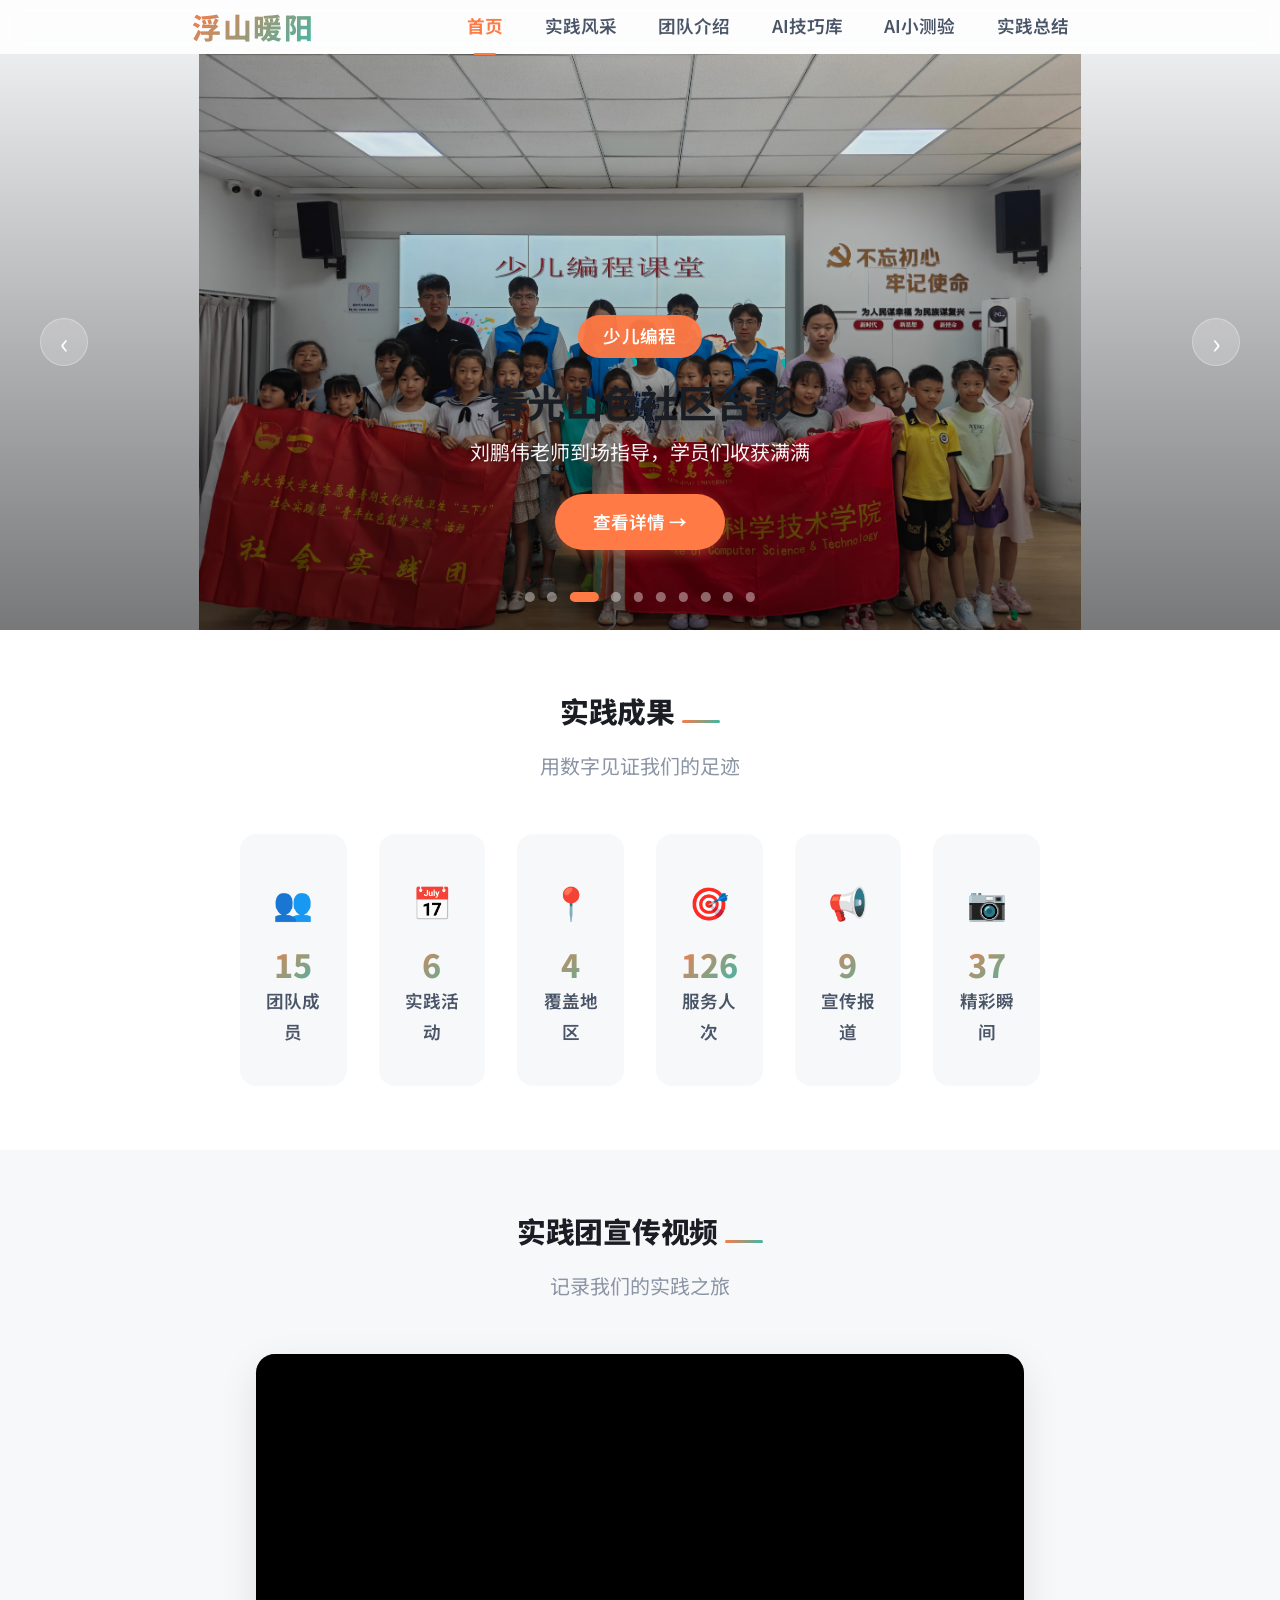
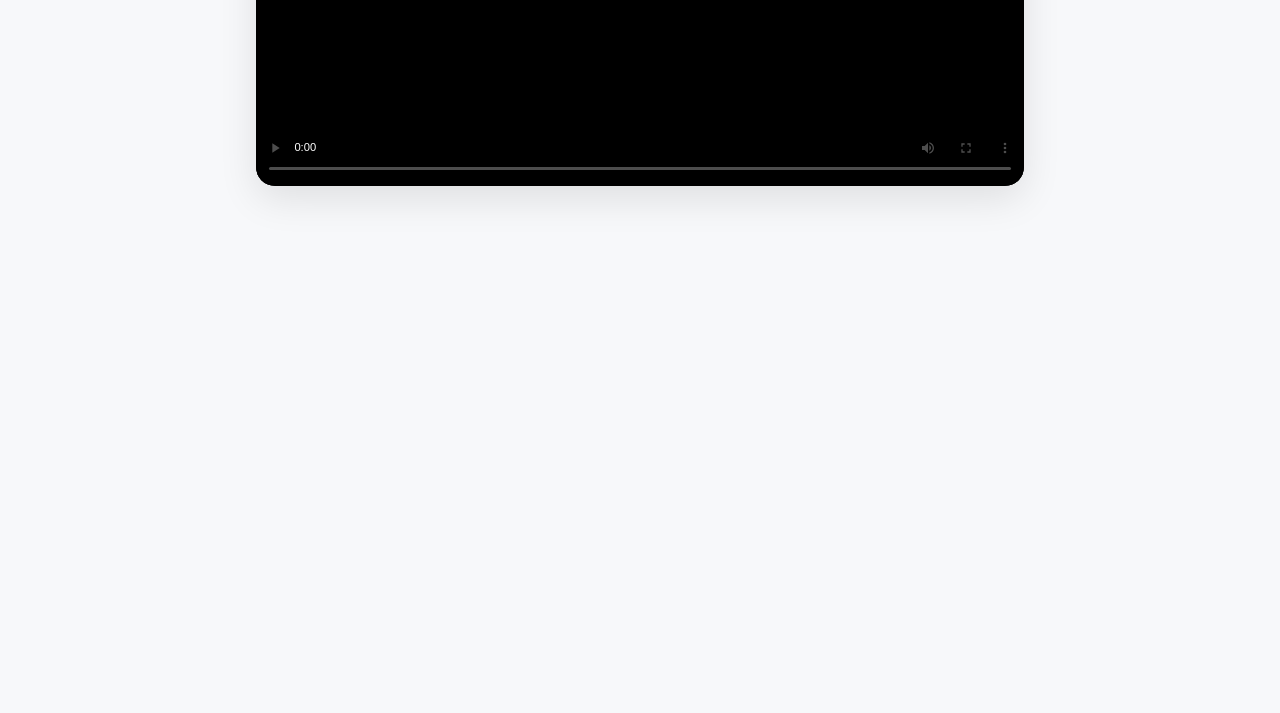
==== index.html @ ececdc75 "重命名视频" ====
<!DOCTYPE html>
<html lang="zh-CN">
<head>
    <meta charset="UTF-8">
    <meta name="viewport" content="width=device-width, initial-scale=1.0">
    <title>浮山暖阳 · 首页</title>
    <link rel="stylesheet" href="css/style.css">
    <link href="https://fonts.googleapis.com/css2?family=Noto+Sans+SC:wght@300;400;500;700;900&display=swap" rel="stylesheet">
</head>
<body class="home-page">
    <!-- 导航栏 -->
    <nav class="navbar" id="navbar">
        <div class="nav-container">
            <a href="index.html" class="nav-logo">
                <span class="logo-text">浮山暖阳</span>
            </a>
            <ul class="nav-menu" id="navMenu">
                <li><a href="index.html" class="nav-link active">首页</a></li>
                <li><a href="practice.html" class="nav-link">实践风采</a></li>
                <li><a href="team.html" class="nav-link">团队介绍</a></li>
                <li><a href="ai.html" class="nav-link">AI技巧库</a></li>
                <li><a href="quiz.html" class="nav-link">AI小测验</a></li>
                <li><a href="summary.html" class="nav-link">实践总结</a></li>
            </ul>
            <div class="hamburger" id="hamburger">
                <span></span>
                <span></span>
                <span></span>
            </div>
        </div>
    </nav>

    <!-- 轮播图区域 -->
    <div class="hero-carousel">
        <div class="carousel-container" id="carouselContainer">
            <!-- 轮播项由JS生成 -->
        </div>
        
        <!-- 左右箭头 -->
        <button class="carousel-arrow carousel-prev" id="carouselPrev" onclick="prevSlide()">
            <span>‹</span>
        </button>
        <button class="carousel-arrow carousel-next" id="carouselNext" onclick="nextSlide()">
            <span>›</span>
        </button>
        
        <!-- 指示点 -->
        <div class="carousel-dots" id="carouselDots">
            <!-- 由JS生成 -->
        </div>
    </div>

    <!-- 数据统计 -->
    <div class="section stats-section">
        <div class="container">
            <h2 class="section-title reveal">实践成果 <span class="title-line"></span></h2>
            <p class="section-subtitle reveal">用数字见证我们的足迹</p>
            <div class="stats-grid">
                <div class="stat-card reveal">
                    <div class="stat-icon">👥</div>
                    <div class="stat-number" data-target="25">0</div>
                    <div class="stat-label">团队成员</div>
                </div>
                <div class="stat-card reveal">
                    <div class="stat-icon">📅</div>
                    <div class="stat-number" data-target="10">0</div>
                    <div class="stat-label">实践活动</div>
                </div>
                <div class="stat-card reveal">
                    <div class="stat-icon">📍</div>
                    <div class="stat-number" data-target="7">0</div>
                    <div class="stat-label">覆盖地区</div>
                </div>
                <div class="stat-card reveal">
                    <div class="stat-icon">🎯</div>
                    <div class="stat-number" data-target="200">0</div>
                    <div class="stat-label">服务人次</div>
                </div>
                <div class="stat-card reveal">
                    <div class="stat-icon">📢</div>
                    <div class="stat-number" data-target="15">0</div>
                    <div class="stat-label">宣传报道</div>
                </div>
                <div class="stat-card reveal">
                    <div class="stat-icon">📷</div>
                    <div class="stat-number" data-target="59">0</div>
                    <div class="stat-label">精彩瞬间</div>
                </div>
            </div>
        </div>
    </div>

    <!-- 宣传视频 -->
    <div class="section video-section">
        <div class="container">
            <h2 class="section-title reveal">实践团宣传视频 <span class="title-line"></span></h2>
            <p class="section-subtitle reveal">记录我们的实践之旅</p>
            <div class="video-wrapper reveal">
                <video controls poster="images/hero.jpg">
                    <source src="images/promo.mp4" type="video/mp4">
                    您的浏览器不支持视频播放
                </video>
            </div>
        </div>
    </div>

    <!-- 页脚 -->
    <button class="back-to-top" id="backToTop" onclick="scrollToTop()">
        <span>↑</span>
    </button>

    <script src="js/main.js"></script>
    <script src="js/carousel.js"></script>
    <script>
        initStatsCounter();
        initHomeCarousel();
    </script>
</body>
</html>
---- css/style.css ----
/* ============================================
   浮山暖阳 · 设计系统
   ============================================ */

/* ========== 1. 设计变量 ========== */
:root {
    /* 主色：暖橙 */
    --color-primary: #FF7A45;
    --color-primary-hover: #FF6633;
    --color-primary-light: #FFF1EB;
    --color-primary-lighter: #FFFAF7;

    /* 辅色：青绿 */
    --color-secondary: #3CB8A9;
    --color-secondary-hover: #2DA899;
    --color-secondary-light: #E8F6F4;
    --color-secondary-lighter: #F5FBFA;

    /* 唯一渐变：橙绿渐变 */
    --gradient-primary: linear-gradient(135deg, #FF7A45 0%, #3CB8A9 100%);
    --gradient-soft: linear-gradient(135deg, #FFE8DC 0%, #E0F2EF 100%);
    --gradient-page-header: linear-gradient(180deg, #FFF8F3 0%, #F0FAF8 100%);

    /* 三级灰度标准 */
    --color-text-title: #1A1D23;
    --color-text-body: #4A5568;
    --color-text-muted: #8B95A5;

    /* 辅助灰度 */
    --color-text-4: #98A2B3;
    --color-text-5: #D0D5DD;

    --color-bg-1: #FFFFFF;
    --color-bg-2: #F7F8FA;
    --color-bg-3: #EEF0F3;
    --color-border: #E5E7EB;
    --color-border-light: #F0F1F3;

    /* 字号阶梯（更大差距） */
    --font-size-h1: 48px;
    --font-size-h2: 36px;
    --font-size-h3: 42px;
    --font-size-h4: 33px;
    --font-size-body: 25px;
    --font-size-body-sm: 22px;
    --font-size-caption: 19px;

    /* 字重 */
    --font-weight-bold: 800;
    --font-weight-semibold: 700;
    --font-weight-medium: 600;
    --font-weight-regular: 500;

    /* 行高 */
    --line-height-tight: 1.2;
    --line-height-normal: 1.75;
    --line-height-relaxed: 1.85;

    /* 间距系统（严格8px倍数） */
    --space-1: 4px;
    --space-2: 8px;
    --space-3: 16px;
    --space-4: 24px;
    --space-5: 32px;
    --space-6: 40px;
    --space-8: 48px;
    --space-10: 56px;
    --space-12: 64px;
    --space-16: 80px;
    --space-20: 96px;
    --space-24: 120px;

    /* 圆角 */
    --radius-xs: 4px;
    --radius-sm: 8px;
    --radius-md: 12px;
    --radius-lg: 16px;
    --radius-xl: 20px;
    --radius-2xl: 24px;
    --radius-full: 9999px;

    /* 阴影系统 */
    --shadow-xs: 0 1px 2px rgba(0,0,0,0.03);
    --shadow-sm: 0 2px 8px rgba(0,0,0,0.04);
    --shadow-md: 0 4px 16px rgba(0,0,0,0.06);
    --shadow-lg: 0 8px 32px rgba(0,0,0,0.08);
    --shadow-xl: 0 16px 48px rgba(0,0,0,0.1);

    /* 过渡 */
    --transition-fast: 0.15s ease;
    --transition-base: 0.3s ease;
    --transition-slow: 0.5s ease;

    /* 栅格（12列） */
    --container-max: 1200px;
    --gutter: 24px;
}

/* ========== 2. 基础样式 ========== */
* {
    margin: 0;
    padding: 0;
    box-sizing: border-box;
}

html {
    scroll-behavior: smooth;
    zoom: 0.8;
}

body {
    font-family: 'Noto Sans SC', -apple-system, BlinkMacSystemFont, 'Segoe UI', 'PingFang SC', 'Microsoft YaHei', sans-serif;
    font-size: var(--font-size-body);
    color: var(--color-text-body);
    background: var(--color-bg-2);
    line-height: var(--line-height-normal);
    -webkit-font-smoothing: antialiased;
    -moz-osx-font-smoothing: grayscale;
    min-width: 1200px;
}

h1, h2, h3, h4, h5, h6 {
    color: var(--color-text-title);
    font-weight: var(--font-weight-bold);
    line-height: var(--line-height-tight);
}

.text-highlight {
    color: var(--color-primary);
    font-weight: var(--font-weight-semibold);
}

a {
    text-decoration: none;
    color: inherit;
}

img {
    max-width: 100%;
    display: block;
}

button {
    font-family: inherit;
    cursor: pointer;
    border: none;
    background: none;
}

ul {
    list-style: none;
}

/* 容器 */
.container {
    max-width: var(--container-max);
    margin: 0 auto;
    padding: 0 var(--space-6);
}

/* 12列栅格 */
.grid-12 {
    display: grid;
    grid-template-columns: repeat(12, 1fr);
    gap: var(--gutter);
}

/* ========== 3. 导航栏 ========== */
.navbar {
    position: fixed;
    top: 0;
    left: 0;
    right: 0;
    z-index: 1000;
    height: 68px;
    background: rgba(255, 255, 255, 0.75);
    backdrop-filter: blur(10px);
    -webkit-backdrop-filter: blur(10px);
    border-bottom: 1px solid transparent;
    transition: all var(--transition-base);
}

.navbar.scrolled {
    background: rgba(255, 255, 255, 0.95);
    backdrop-filter: blur(20px);
    -webkit-backdrop-filter: blur(20px);
    border-bottom-color: var(--color-border-light);
    box-shadow: var(--shadow-sm);
}

.nav-container {
    max-width: var(--container-max);
    margin: 0 auto;
    padding: 0 var(--space-6);
    height: 100%;
    display: flex;
    align-items: center;
    justify-content: space-between;
}

.nav-logo {
    display: flex;
    align-items: center;
    gap: var(--space-3);
    cursor: pointer;
}

.nav-badge {
    height: 44px;
    width: auto;
    object-fit: contain;
}

.nav-badge-second {
    height: 38px;
}

.logo-text {
    font-size: 2.25rem;
    font-weight: var(--font-weight-bold);
    color: var(--color-text-title);
    letter-spacing: 2px;
    background: var(--gradient-primary);
    -webkit-background-clip: text;
    -webkit-text-fill-color: transparent;
    background-clip: text;
}

.nav-menu {
    display: flex;
    align-items: center;
    gap: var(--space-1);
}

.nav-link {
    position: relative;
    display: block;
    padding: var(--space-3) var(--space-4);
    font-size: var(--font-size-body-sm);
    font-weight: var(--font-weight-medium);
    color: var(--color-text-body);
    transition: color var(--transition-base);
    border-radius: var(--radius-md);
}

.nav-link:hover {
    color: var(--color-primary);
}

.nav-link.active {
    color: var(--color-primary);
    font-weight: var(--font-weight-semibold);
}

.nav-link.active::after {
    content: '';
    position: absolute;
    left: 50%;
    bottom: 0;
    transform: translateX(-50%);
    width: 28px;
    height: 2px;
    background: var(--color-primary);
    border-radius: var(--radius-full);
}

.hamburger {
    display: none;
    flex-direction: column;
    gap: 5px;
    cursor: pointer;
    padding: var(--space-2);
}

.hamburger span {
    width: 22px;
    height: 2px;
    background: var(--color-text-1);
    border-radius: var(--radius-full);
    transition: var(--transition-base);
}

/* ========== 4. 页面头部 ========== */
.page-header {
    height: 360px;
    display: flex;
    flex-direction: column;
    align-items: center;
    justify-content: center;
    text-align: center;
    background: linear-gradient(180deg, #FFF5EE 0%, #EDF9F7 100%);
    position: relative;
    overflow: hidden;
    margin-top: 68px;
}

.page-header::before {
    content: '';
    position: absolute;
    top: -30%;
    right: 10%;
    width: 480px;
    height: 480px;
    background: radial-gradient(circle, rgba(255,122,69,0.1) 0%, transparent 65%);
    border-radius: 50%;
}

.page-header::after {
    content: '';
    position: absolute;
    bottom: -25%;
    left: 8%;
    width: 400px;
    height: 400px;
    background: radial-gradient(circle, rgba(60,184,169,0.1) 0%, transparent 65%);
    border-radius: 50%;
}

.page-title {
    font-size: var(--font-size-h1);
    font-weight: var(--font-weight-bold);
    color: var(--color-text-title);
    line-height: var(--line-height-tight);
    margin-bottom: var(--space-3);
    position: relative;
    z-index: 1;
    letter-spacing: -0.5px;
}

.page-subtitle {
    font-size: var(--font-size-body);
    color: var(--color-text-muted);
    font-weight: var(--font-weight-regular);
    position: relative;
    z-index: 1;
}

/* ========== 5. 区块通用 ========== */
.section {
    padding: var(--space-16) 0;
}

.section-title {
    font-size: var(--font-size-h2);
    font-weight: var(--font-weight-bold);
    color: var(--color-text-title);
    text-align: center;
    margin-bottom: var(--space-3);
    line-height: var(--line-height-tight);
    letter-spacing: -0.3px;
}

.title-line-wrap {
    text-align: center;
    margin-top: var(--space-4);
}

.title-line {
    display: inline-block;
    width: 48px;
    height: 4px;
    background: var(--gradient-primary);
    border-radius: var(--radius-full);
}

.section-subtitle {
    text-align: center;
    color: var(--color-text-muted);
    font-size: var(--font-size-body);
    margin-bottom: var(--space-12);
    margin-top: var(--space-4);
}

/* ========== 6. 首页轮播图 ========== */
.hero-carousel {
    position: relative;
    width: 100%;
    height: 720px;
    margin-top: 68px;
    overflow: hidden;
}

.carousel-container {
    position: relative;
    width: 100%;
    height: 100%;
}

.carousel-slide {
    position: absolute;
    top: 0;
    left: 0;
    width: 100%;
    height: 100%;
    opacity: 0;
    transition: opacity 1s ease;
    cursor: pointer;
}

.carousel-slide.active {
    opacity: 1;
    z-index: 1;
}

.carousel-slide img {
    width: 100%;
    height: 100%;
    object-fit: contain;
    background: #f0f1f3;
}

.carousel-slide-overlay {
    position: absolute;
    inset: 0;
    background: linear-gradient(180deg, rgba(0,0,0,0.02) 0%, rgba(0,0,0,0.5) 100%);
    pointer-events: none;
}

.carousel-slide-content {
    position: absolute;
    bottom: 100px;
    left: 50%;
    transform: translateX(-50%);
    text-align: center;
    color: #fff;
    z-index: 2;
    max-width: 900px;
    padding: 0 var(--space-6);
}

.carousel-slide-badge {
    display: inline-block;
    padding: var(--space-2) var(--space-5);
    background: rgba(255,122,69,0.95);
    border-radius: var(--radius-full);
    font-size: var(--font-size-body-sm);
    font-weight: 600;
    margin-bottom: var(--space-4);
    letter-spacing: 0.5px;
}

.carousel-slide-title {
    font-size: var(--font-size-h1);
    font-weight: 700;
    margin-bottom: var(--space-3);
    text-shadow: 0 2px 15px rgba(0,0,0,0.4);
    letter-spacing: -0.5px;
}

.carousel-slide-desc {
    font-size: var(--font-size-body);
    opacity: 0.95;
    text-shadow: 0 1px 8px rgba(0,0,0,0.3);
    margin-bottom: var(--space-5);
    line-height: 1.6;
}

.carousel-slide-link {
    display: inline-block;
    padding: var(--space-3) var(--space-8);
    background: var(--color-primary);
    color: #fff;
    border-radius: var(--radius-full);
    font-size: var(--font-size-body-sm);
    font-weight: 600;
    transition: all var(--transition-base);
    box-shadow: 0 4px 16px rgba(255,122,69,0.4);
}

.carousel-slide:hover .carousel-slide-link {
    background: var(--color-primary-hover);
    transform: translateY(-2px);
    box-shadow: 0 6px 24px rgba(255,122,69,0.5);
}

.carousel-arrow {
    position: absolute;
    top: 50%;
    transform: translateY(-50%);
    width: 60px;
    height: 60px;
    border-radius: 50%;
    background: rgba(255,255,255,0.2);
    backdrop-filter: blur(10px);
    -webkit-backdrop-filter: blur(10px);
    border: 1px solid rgba(255,255,255,0.3);
    color: #fff;
    font-size: 36px;
    cursor: pointer;
    z-index: 10;
    display: flex;
    align-items: center;
    justify-content: center;
    transition: all var(--transition-base);
    font-family: inherit;
    line-height: 1;
}

.carousel-arrow:hover {
    background: var(--color-primary);
    transform: translateY(-50%) scale(1.1);
    border-color: var(--color-primary);
}

.carousel-prev {
    left: 50px;
}

.carousel-next {
    right: 50px;
}

.carousel-dots {
    position: absolute;
    bottom: 36px;
    left: 50%;
    transform: translateX(-50%);
    display: flex;
    gap: var(--space-3);
    z-index: 10;
}

.carousel-dot {
    width: 12px;
    height: 12px;
    border-radius: 50%;
    background: rgba(255,255,255,0.4);
    cursor: pointer;
    transition: all var(--transition-base);
}

.carousel-dot:hover {
    background: rgba(255,255,255,0.7);
}

.carousel-dot.active {
    background: var(--color-primary);
    width: 36px;
    border-radius: var(--radius-full);
}

/* 按钮 */
.btn {
    display: inline-flex;
    align-items: center;
    justify-content: center;
    gap: var(--space-2);
    padding: var(--space-3) var(--space-8);
    font-size: var(--font-size-body);
    font-weight: 600;
    border-radius: var(--radius-md);
    transition: all var(--transition-base);
    cursor: pointer;
    border: none;
}

.btn-primary {
    background: var(--color-primary);
    color: #fff;
    box-shadow: 0 4px 16px rgba(255,122,69,0.4);
}

.btn-primary:hover {
    background: var(--color-primary-hover);
    transform: translateY(-2px);
    box-shadow: 0 6px 24px rgba(255,122,69,0.5);
}

.btn-secondary {
    background: rgba(255,255,255,0.2);
    color: #fff;
    backdrop-filter: blur(10px);
    border: 1px solid rgba(255,255,255,0.4);
}

.btn-secondary:hover {
    background: rgba(255,255,255,0.3);
    transform: translateY(-2px);
}

/* ========== 7. 数据统计 ========== */
.stats-section {
    background: var(--color-bg-1);
}

.stats-grid {
    display: grid;
    grid-template-columns: repeat(6, 1fr);
    gap: var(--space-6);
    max-width: 1000px;
    margin: 0 auto;
}

.stat-card {
    text-align: center;
    padding: var(--space-8) var(--space-4);
    background: var(--color-bg-2);
    border-radius: var(--radius-xl);
    transition: all var(--transition-base);
}

.stat-card:hover {
    transform: translateY(-4px);
    box-shadow: var(--shadow-md);
}

.stat-icon {
    font-size: 2.5rem;
    margin-bottom: var(--space-4);
}

.stat-number {
    font-size: 2.5rem;
    font-weight: var(--font-weight-bold);
    background: var(--gradient-primary);
    -webkit-background-clip: text;
    -webkit-text-fill-color: transparent;
    background-clip: text;
    margin-bottom: var(--space-2);
    line-height: 1;
}

.stat-label {
    font-size: var(--font-size-body-sm);
    color: var(--color-text-body);
    font-weight: var(--font-weight-medium);
}

/* ========== 8. 实践风采页 ========== */
.filter-tabs {
    display: flex;
    justify-content: center;
    gap: var(--space-3);
    margin-bottom: var(--space-10);
    flex-wrap: wrap;
}

.filter-btn {
    padding: var(--space-3) var(--space-6);
    font-size: var(--font-size-body-sm);
    font-weight: var(--font-weight-medium);
    color: var(--color-text-body);
    background: var(--color-bg-1);
    border: 1px solid var(--color-border);
    border-radius: var(--radius-full);
    transition: all var(--transition-base);
    cursor: pointer;
}

.filter-btn:hover {
    color: var(--color-primary);
    border-color: var(--color-primary-light);
    background: var(--color-primary-lighter);
}

.filter-btn.active {
    background: var(--color-primary);
    color: #fff;
    border-color: var(--color-primary);
    box-shadow: 0 4px 12px rgba(255,122,69,0.3);
}

.activity-section {
    margin-bottom: var(--space-16);
}

.activity-title {
    font-size: var(--font-size-h3);
    font-weight: var(--font-weight-bold);
    margin-bottom: var(--space-6);
    padding-left: var(--space-4);
    border-left: 4px solid var(--color-primary);
}

.photo-wall {
    display: grid;
    grid-template-columns: repeat(4, 1fr);
    gap: var(--space-4);
}

.photo-item {
    position: relative;
    aspect-ratio: 4/3;
    border-radius: var(--radius-lg);
    overflow: hidden;
    cursor: pointer;
    transition: all var(--transition-base);
}

.photo-item:hover {
    transform: translateY(-4px);
    box-shadow: var(--shadow-lg);
}

.photo-item img {
    width: 100%;
    height: 100%;
    object-fit: cover;
}

.photo-placeholder {
    width: 100%;
    height: 100%;
    display: flex;
    flex-direction: column;
    align-items: center;
    justify-content: center;
    background: var(--color-bg-3);
    color: var(--color-text-muted);
    font-size: 2rem;
    gap: var(--space-2);
}

.photo-placeholder span {
    font-size: var(--font-size-caption);
}

.photo-overlay {
    position: absolute;
    bottom: 0;
    left: 0;
    right: 0;
    padding: var(--space-4);
    background: linear-gradient(to top, rgba(0,0,0,0.7), transparent);
    color: #fff;
    font-size: var(--font-size-body-sm);
    opacity: 0;
    transition: opacity var(--transition-base);
}

.photo-item:hover .photo-overlay {
    opacity: 1;
}

/* ========== 9. 团队介绍页 ========== */
.team-section {
    background: var(--color-bg-1);
}

.member-groups {
    display: flex;
    flex-direction: column;
    gap: var(--space-8);
}

.member-group {
    background: var(--color-bg-2);
    border-radius: var(--radius-2xl);
    padding: var(--space-8);
    transition: all var(--transition-base);
}

.member-group-header {
    display: flex;
    align-items: center;
    justify-content: space-between;
    cursor: pointer;
    user-select: none;
    margin-bottom: var(--space-6);
}

.member-group-title {
    display: flex;
    align-items: center;
    gap: var(--space-3);
    font-size: var(--font-size-h4);
    font-weight: var(--font-weight-bold);
}

.member-group-icon {
    font-size: 2rem;
}

.member-group-toggle {
    font-size: 1.5rem;
    color: var(--color-text-muted);
    transition: transform var(--transition-base);
}

.member-group.collapsed .member-group-toggle {
    transform: rotate(180deg);
}

.member-group.collapsed .member-cards {
    display: none;
}

.member-cards {
    display: grid;
    grid-template-columns: repeat(4, 1fr);
    gap: var(--space-5);
}

.member-card {
    perspective: 1000px;
    height: 280px;
}

.member-card-inner {
    position: relative;
    width: 100%;
    height: 100%;
    transition: transform 0.6s;
    transform-style: preserve-3d;
}

.member-card:hover .member-card-inner {
    transform: rotateY(180deg);
}

.member-front, .member-back {
    position: absolute;
    width: 100%;
    height: 100%;
    -webkit-backface-visibility: hidden;
    backface-visibility: hidden;
    border-radius: var(--radius-xl);
    padding: var(--space-6);
    display: flex;
    flex-direction: column;
    align-items: center;
    justify-content: center;
    text-align: center;
}

.member-front {
    background: var(--color-bg-1);
    box-shadow: var(--shadow-sm);
}

.member-back {
    background: var(--gradient-primary);
    color: #fff;
    transform: rotateY(180deg);
}

.member-back h4, .member-back p {
    color: #fff;
}

.member-avatar {
    width: 80px;
    height: 80px;
    border-radius: 50%;
    background: var(--gradient-primary);
    color: #fff;
    display: flex;
    align-items: center;
    justify-content: center;
    font-size: 2rem;
    font-weight: var(--font-weight-bold);
    margin-bottom: var(--space-4);
}

.member-front h4 {
    font-size: var(--font-size-h4);
    margin-bottom: var(--space-2);
}

.member-role {
    color: var(--color-primary);
    font-weight: var(--font-weight-medium);
    margin-bottom: var(--space-3);
}

.member-tags {
    display: flex;
    gap: var(--space-2);
    flex-wrap: wrap;
    justify-content: center;
}

.member-tag {
    padding: var(--space-1) var(--space-3);
    background: var(--color-bg-2);
    border-radius: var(--radius-full);
    font-size: var(--font-size-caption);
    color: var(--color-text-muted);
}

.expand-all-btn {
    display: flex;
    align-items: center;
    gap: var(--space-2);
    padding: var(--space-2) var(--space-5);
    font-size: var(--font-size-body-sm);
    color: var(--color-primary);
    background: var(--color-primary-light);
    border-radius: var(--radius-full);
    cursor: pointer;
    transition: all var(--transition-base);
    margin-bottom: var(--space-6);
}

.expand-all-btn:hover {
    background: var(--color-primary);
    color: #fff;
}

/* 合影相册 */
.gallery-grid {
    display: grid;
    grid-template-columns: repeat(3, 1fr);
    gap: var(--space-5);
}

.gallery-item {
    position: relative;
    aspect-ratio: 16/10;
    border-radius: var(--radius-xl);
    overflow: hidden;
    cursor: pointer;
    transition: all var(--transition-base);
}

.gallery-item:hover {
    transform: translateY(-6px);
    box-shadow: var(--shadow-xl);
}

.gallery-item img {
    width: 100%;
    height: 100%;
    object-fit: cover;
}

.gallery-caption {
    position: absolute;
    bottom: 0;
    left: 0;
    right: 0;
    padding: var(--space-4) var(--space-5);
    background: linear-gradient(to top, rgba(0,0,0,0.8), transparent);
    color: #fff;
    font-size: var(--font-size-body-sm);
    font-weight: var(--font-weight-medium);
}

/* ========== 10. AI技巧库 ========== */
.prompt-generator {
    background: var(--color-bg-1);
    border-radius: var(--radius-2xl);
    padding: var(--space-12);
    box-shadow: var(--shadow-md);
}

.prompt-section {
    margin-bottom: var(--space-8);
}

.prompt-section:last-child {
    margin-bottom: 0;
}

.prompt-label {
    font-size: var(--font-size-body);
    font-weight: var(--font-weight-semibold);
    margin-bottom: var(--space-4);
    color: var(--color-text-title);
}

.scene-select {
    width: 100%;
    padding: var(--space-4);
    font-size: var(--font-size-body);
    border: 1px solid var(--color-border);
    border-radius: var(--radius-lg);
    background: var(--color-bg-2);
    font-family: inherit;
    cursor: pointer;
}

.style-buttons {
    display: grid;
    grid-template-columns: repeat(4, 1fr);
    gap: var(--space-3);
}

.style-btn {
    padding: var(--space-4);
    font-size: var(--font-size-body-sm);
    border: 2px solid var(--color-border);
    border-radius: var(--radius-lg);
    background: var(--color-bg-2);
    cursor: pointer;
    transition: all var(--transition-base);
    text-align: center;
}

.style-btn:hover {
    border-color: var(--color-primary-light);
    background: var(--color-primary-lighter);
}

.style-btn.active {
    border-color: var(--color-primary);
    background: var(--color-primary-light);
    color: var(--color-primary);
    font-weight: var(--font-weight-semibold);
}

.prompt-input {
    width: 100%;
    min-height: 120px;
    padding: var(--space-4);
    font-size: var(--font-size-body);
    border: 1px solid var(--color-border);
    border-radius: var(--radius-lg);
    background: var(--color-bg-2);
    font-family: inherit;
    resize: vertical;
}

.generate-btn {
    width: 100%;
    padding: var(--space-4);
    font-size: var(--font-size-body);
    font-weight: var(--font-weight-semibold);
    background: var(--gradient-primary);
    color: #fff;
    border-radius: var(--radius-lg);
    cursor: pointer;
    transition: all var(--transition-base);
}

.generate-btn:hover {
    transform: translateY(-2px);
    box-shadow: 0 6px 20px rgba(255,122,69,0.4);
}

.prompt-result {
    background: var(--color-bg-2);
    border-radius: var(--radius-lg);
    padding: var(--space-6);
    position: relative;
}

.result-header {
    display: flex;
    justify-content: space-between;
    align-items: center;
    margin-bottom: var(--space-4);
}

.result-title {
    font-weight: var(--font-weight-semibold);
    color: var(--color-text-title);
}

.copy-btn {
    padding: var(--space-2) var(--space-5);
    font-size: var(--font-size-body-sm);
    background: var(--color-primary);
    color: #fff;
    border-radius: var(--radius-full);
    cursor: pointer;
    transition: all var(--transition-base);
}

.copy-btn:hover {
    background: var(--color-primary-hover);
}

.result-content {
    background: var(--color-bg-1);
    padding: var(--space-5);
    border-radius: var(--radius-md);
    line-height: 1.8;
    white-space: pre-wrap;
}

/* ========== 11. AI小测验 ========== */
.quiz-container {
    max-width: 800px;
    margin: 0 auto;
    background: var(--color-bg-1);
    border-radius: var(--radius-2xl);
    padding: var(--space-12);
    box-shadow: var(--shadow-md);
}

.quiz-start, .quiz-result {
    text-align: center;
}

.quiz-start-icon, .result-icon {
    font-size: 5rem;
    margin-bottom: var(--space-5);
}

.quiz-start h2, .quiz-result h2 {
    font-size: var(--font-size-h2);
    margin-bottom: var(--space-4);
}

.quiz-start p, .quiz-result p {
    font-size: var(--font-size-body);
    color: var(--color-text-muted);
    margin-bottom: var(--space-8);
}

.start-btn {
    padding: var(--space-4) var(--space-12);
    font-size: var(--font-size-body);
    font-weight: var(--font-weight-semibold);
    background: var(--gradient-primary);
    color: #fff;
    border-radius: var(--radius-full);
    cursor: pointer;
    transition: all var(--transition-base);
}

.start-btn:hover {
    transform: translateY(-2px);
    box-shadow: 0 6px 20px rgba(255,122,69,0.4);
}

.quiz-progress {
    margin-bottom: var(--space-8);
}

.quiz-progress-info {
    display: flex;
    justify-content: space-between;
    margin-bottom: var(--space-3);
    font-size: var(--font-size-body-sm);
    color: var(--color-text-muted);
}

.progress-bar {
    height: 8px;
    background: var(--color-bg-3);
    border-radius: var(--radius-full);
    overflow: hidden;
}

.progress-fill {
    height: 100%;
    background: var(--gradient-primary);
    border-radius: var(--radius-full);
    transition: width 0.3s ease;
}

.quiz-question {
    font-size: var(--font-size-h3);
    font-weight: var(--font-weight-bold);
    margin-bottom: var(--space-8);
    line-height: 1.4;
}

.quiz-options {
    display: flex;
    flex-direction: column;
    gap: var(--space-4);
    margin-bottom: var(--space-8);
}

.quiz-option {
    padding: var(--space-5);
    font-size: var(--font-size-body);
    text-align: left;
    border: 2px solid var(--color-border);
    border-radius: var(--radius-lg);
    background: var(--color-bg-2);
    cursor: pointer;
    transition: all var(--transition-base);
}

.quiz-option:hover:not(.disabled) {
    border-color: var(--color-primary-light);
    background: var(--color-primary-lighter);
}

.quiz-option.correct {
    border-color: #48bb78;
    background: #f0fff4;
    color: #276749;
}

.quiz-option.wrong {
    border-color: #f56565;
    background: #fff5f5;
    color: #c53030;
}

.quiz-option.disabled {
    cursor: not-allowed;
}

.quiz-feedback {
    padding: var(--space-5);
    background: var(--color-secondary-light);
    border-radius: var(--radius-lg);
    margin-bottom: var(--space-6);
    line-height: 1.8;
}

.next-btn {
    width: 100%;
    padding: var(--space-4);
    font-size: var(--font-size-body);
    font-weight: var(--font-weight-semibold);
    background: var(--color-primary);
    color: #fff;
    border-radius: var(--radius-lg);
    cursor: pointer;
    transition: all var(--transition-base);
}

.next-btn:hover {
    background: var(--color-primary-hover);
}

.score-display {
    font-size: 4rem;
    font-weight: var(--font-weight-bold);
    background: var(--gradient-primary);
    -webkit-background-clip: text;
    -webkit-text-fill-color: transparent;
    background-clip: text;
    margin-bottom: var(--space-4);
}

/* ========== 12. 照片修复 ========== */
.repair-section {
    background: var(--color-bg-1);
}

.repair-container {
    max-width: 900px;
    margin: 0 auto;
}

.upload-area {
    border: 2px dashed var(--color-border);
    border-radius: var(--radius-2xl);
    padding: var(--space-16) var(--space-8);
    text-align: center;
    cursor: pointer;
    transition: all var(--transition-base);
    background: var(--color-bg-2);
}

.upload-area:hover, .upload-area.dragover {
    border-color: var(--color-primary);
    background: var(--color-primary-lighter);
}

.upload-icon {
    font-size: 4rem;
    margin-bottom: var(--space-4);
}

.upload-text {
    font-size: var(--font-size-body);
    color: var(--color-text-muted);
    margin-bottom: var(--space-3);
}

.upload-hint {
    font-size: var(--font-size-caption);
    color: var(--color-text-4);
}

.repair-result {
    display: none;
}

.repair-compare {
    position: relative;
    width: 100%;
    aspect-ratio: 4/3;
    border-radius: var(--radius-xl);
    overflow: hidden;
    margin-bottom: var(--space-8);
    user-select: none;
}

.repair-before, .repair-after {
    position: absolute;
    top: 0;
    left: 0;
    width: 100%;
    height: 100%;
}

.repair-before {
    z-index: 2;
    clip-path: inset(0 50% 0 0);
}

.repair-after {
    z-index: 1;
}

.repair-before canvas, .repair-after canvas {
    width: 100%;
    height: 100%;
    object-fit: contain;
}

.repair-slider {
    position: absolute;
    top: 0;
    bottom: 0;
    width: 4px;
    background: #fff;
    cursor: ew-resize;
    z-index: 10;
    left: 50%;
    transform: translateX(-50%);
    box-shadow: 0 0 10px rgba(0,0,0,0.3);
}

.repair-slider::after {
    content: '⇔';
    position: absolute;
    top: 50%;
    left: 50%;
    transform: translate(-50%, -50%);
    width: 40px;
    height: 40px;
    background: #fff;
    border-radius: 50%;
    display: flex;
    align-items: center;
    justify-content: center;
    font-size: 1rem;
    color: var(--color-text-title);
    box-shadow: 0 2px 8px rgba(0,0,0,0.2);
}

.repair-labels {
    display: flex;
    justify-content: space-between;
    margin-bottom: var(--space-6);
    font-weight: var(--font-weight-semibold);
    color: var(--color-text-title);
}

.repair-actions {
    display: flex;
    gap: var(--space-4);
    justify-content: center;
}

.repair-btn {
    padding: var(--space-4) var(--space-8);
    font-size: var(--font-size-body);
    font-weight: var(--font-weight-semibold);
    border-radius: var(--radius-lg);
    cursor: pointer;
    transition: all var(--transition-base);
}

.repair-btn.primary {
    background: var(--color-primary);
    color: #fff;
}

.repair-btn.primary:hover {
    background: var(--color-primary-hover);
    transform: translateY(-2px);
    box-shadow: 0 4px 12px rgba(255,122,69,0.4);
}

.repair-btn.secondary {
    background: var(--color-bg-2);
    color: var(--color-text-body);
    border: 1px solid var(--color-border);
}

.repair-btn.secondary:hover {
    background: var(--color-bg-3);
}

/* ========== 13. 实践总结页 ========== */
.summary-section {
    background: var(--color-bg-1);
}

.summary-content {
    max-width: 900px;
    margin: 0 auto;
    background: var(--color-bg-2);
    border-radius: var(--radius-2xl);
    padding: var(--space-12);
}

.summary-block {
    margin-bottom: var(--space-10);
}

.summary-block:last-child {
    margin-bottom: 0;
}

.summary-block h3 {
    font-size: var(--font-size-h4);
    margin-bottom: var(--space-5);
    padding-left: var(--space-3);
    border-left: 4px solid var(--color-primary);
}

.summary-block p {
    line-height: 2;
    margin-bottom: var(--space-4);
    text-indent: 2em;
}

/* ========== 14. 灯箱 ========== */
.lightbox {
    position: fixed;
    top: 0;
    left: 0;
    width: 100%;
    height: 100%;
    background: rgba(0,0,0,0.9);
    z-index: 2000;
    display: none;
    align-items: center;
    justify-content: center;
}

.lightbox.active {
    display: flex;
}

.lightbox-content {
    position: relative;
    max-width: 90vw;
    max-height: 90vh;
}

.lightbox-content img {
    max-width: 100%;
    max-height: 85vh;
    object-fit: contain;
}

.lightbox-close, .lightbox-prev, .lightbox-next {
    position: absolute;
    width: 50px;
    height: 50px;
    border-radius: 50%;
    background: rgba(255,255,255,0.2);
    color: #fff;
    font-size: 24px;
    cursor: pointer;
    display: flex;
    align-items: center;
    justify-content: center;
    transition: all var(--transition-base);
    z-index: 10;
}

.lightbox-close:hover, .lightbox-prev:hover, .lightbox-next:hover {
    background: var(--color-primary);
}

.lightbox-close {
    top: -60px;
    right: 0;
}

.lightbox-prev {
    top: 50%;
    left: -70px;
    transform: translateY(-50%);
}

.lightbox-next {
    top: 50%;
    right: -70px;
    transform: translateY(-50%);
}

.lightbox-caption {
    position: absolute;
    bottom: -50px;
    left: 0;
    right: 0;
    text-align: center;
    color: #fff;
    font-size: var(--font-size-body-sm);
}

/* ========== 15. 页脚 ========== */
.footer {
    background: var(--color-text-title);
    color: #fff;
    padding: var(--space-12) 0 var(--space-6);
}

.footer-content {
    display: flex;
    justify-content: space-between;
    align-items: center;
}

.footer-left {
    display: flex;
    flex-direction: column;
    gap: var(--space-3);
}

.footer-logo {
    display: flex;
    align-items: center;
    gap: var(--space-2);
    font-size: 1.25rem;
    font-weight: var(--font-weight-bold);
}

.footer-left p {
    color: rgba(255,255,255,0.7);
    font-size: var(--font-size-body-sm);
    line-height: 1.6;
}

.footer-right {
    text-align: right;
}

.footer-right p {
    color: rgba(255,255,255,0.7);
    font-size: var(--font-size-body-sm);
    line-height: 1.6;
}

.footer-copyright {
    margin-top: var(--space-2);
    font-size: var(--font-size-caption) !important;
    color: rgba(255,255,255,0.5) !important;
}

/* ========== 16. 回到顶部 ========== */
.back-to-top {
    position: fixed;
    bottom: 40px;
    right: 40px;
    width: 50px;
    height: 50px;
    border-radius: 50%;
    background: var(--color-primary);
    color: #fff;
    font-size: 20px;
    cursor: pointer;
    display: flex;
    align-items: center;
    justify-content: center;
    z-index: 999;
    opacity: 0;
    visibility: hidden;
    transition: all var(--transition-base);
    box-shadow: 0 4px 12px rgba(255,122,69,0.4);
}

.back-to-top.show {
    opacity: 1;
    visibility: visible;
}

.back-to-top:hover {
    background: var(--color-primary-hover);
    transform: translateY(-3px);
}

/* ========== 17. 滚动渐入动画 ========== */
.reveal {
    opacity: 0;
    transform: translateY(30px);
    transition: all 0.8s ease;
}

.reveal.active {
    opacity: 1;
    transform: translateY(0);
}

/* ========== 响应式 ========== */
@media (max-width: 1200px) {
    body {
        min-width: auto;
    }
    
    .photo-wall {
        grid-template-columns: repeat(3, 1fr);
    }
    
    .member-cards {
        grid-template-columns: repeat(3, 1fr);
    }
    
    .gallery-grid {
        grid-template-columns: repeat(2, 1fr);
    }
    
    .stats-grid {
        grid-template-columns: repeat(3, 1fr);
    }
}

@media (max-width: 768px) {
    .nav-menu {
        display: none;
    }
    
    .hamburger {
        display: flex;
    }
    
    .photo-wall {
        grid-template-columns: repeat(2, 1fr);
    }
    
    .member-cards {
        grid-template-columns: repeat(2, 1fr);
    }
    
    .gallery-grid {
        grid-template-columns: 1fr;
    }
    
    .stats-grid {
        grid-template-columns: repeat(2, 1fr);
    }
    
    .style-buttons {
        grid-template-columns: repeat(2, 1fr);
    }
    
    .hero-carousel {
        height: 400px;
    }
    
    .carousel-slide-title {
        font-size: 1.75rem;
    }
    
    .carousel-arrow {
        width: 44px;
        height: 44px;
        font-size: 24px;
    }
    
    .carousel-prev {
        left: 16px;
    }
    
    .carousel-next {
        right: 16px;
    }
}

.mentor-card { display:flex;gap:24px;align-items:center;background:#fff;padding:40px;border-radius:24px;max-width:800px;margin:0 auto 60px; }
.mentor-avatar { width:120px;height:120px;border-radius:50%;background:linear-gradient(135deg,#FF7A45,#3CB8A9);color:#fff;display:flex;align-items:center;justify-content:center;flex-shrink:0; }
.mentor-avatar svg { width:60px;height:60px; }
.mentor-info h3 { font-size:1.75rem;margin-bottom:8px; }
.mentor-title { color:#FF7A45;font-weight:600;margin-bottom:12px; }
.mentor-desc { color:#4A5568;line-height:1.8; }

.mentor-card {
    display: flex;
    gap: 24px;
    align-items: center;
    background: #fff;
    padding: 40px;
    border-radius: 24px;
    box-shadow: 0 2px 8px rgba(0,0,0,0.04);
    max-width: 800px;
    margin: 0 auto 60px;
}

.mentor-avatar {
    width: 120px;
    height: 120px;
    border-radius: 50%;
    background: linear-gradient(135deg, #FF7A45 0%, #3CB8A9 100%);
    color: #fff;
    display: flex;
    align-items: center;
    justify-content: center;
    flex-shrink: 0;
}

.mentor-avatar svg {
    width: 60px;
    height: 60px;
}

.mentor-info h3 {
    font-size: 1.75rem;
    margin-bottom: 8px;
}

.mentor-title {
    color: #FF7A45;
    font-weight: 600;
    margin-bottom: 12px;
}

.mentor-desc {
    color: #4A5568;
    line-height: 1.8;
}

.team-group-photo {
    width: 100%;
    max-width: 900px;
    margin: 0 auto 60px;
    border-radius: 24px;
    overflow: hidden;
    box-shadow: 0 4px 16px rgba(0,0,0,0.06);
    aspect-ratio: 16/9;
    background: #EEF0F3;
}

.team-group-photo img {
    width: 100%;
    height: 100%;
    object-fit: cover;
}

.group-photo-placeholder {
    width: 100%;
    height: 100%;
    display: flex;
    flex-direction: column;
    align-items: center;
    justify-content: center;
    color: #8B95A5;
    gap: 12px;
    font-size: 3rem;
}

.group-photo-placeholder p {
    font-size: 1rem;
}

.member-group {
    margin-bottom: 20px;
}

.member-group-header {
    display: flex;
    align-items: center;
    justify-content: space-between;
    padding: 20px 24px;
    background: #fff;
    border-radius: 16px;
    cursor: pointer;
    transition: all 0.3s ease;
    user-select: none;
}

.member-group-header:hover {
    background: #FFFAF7;
}

.group-left {
    display: flex;
    align-items: center;
    gap: 16px;
}

.group-icon {
    font-size: 1.75rem;
}

.group-left h4 {
    font-size: 1.25rem;
    margin: 0;
}

.group-count {
    color: #8B95A5;
    font-size: 0.9rem;
    margin-left: 8px;
}

.group-arrow {
    font-size: 1.25rem;
    color: #8B95A5;
    transition: transform 0.3s ease;
}

.member-group.collapsed .group-arrow {
    transform: rotate(180deg);
}

.member-group.collapsed .member-group-content {
    display: none;
}

.member-group-content {
    padding: 24px;
}

.team-grid {
    display: grid;
    grid-template-columns: repeat(4, 1fr);
    gap: 20px;
}

.team-member-card {
    background: #fff;
    border-radius: 16px;
    padding: 24px 16px;
    text-align: center;
    box-shadow: 0 2px 8px rgba(0,0,0,0.04);
    transition: all 0.3s ease;
}

.team-member-card:hover {
    transform: translateY(-4px);
    box-shadow: 0 8px 32px rgba(0,0,0,0.08);
}

.team-member-avatar {
    width: 80px;
    height: 80px;
    border-radius: 50%;
    background: linear-gradient(135deg, #FF7A45 0%, #3CB8A9 100%);
    color: #fff;
    font-size: 1.75rem;
    font-weight: 700;
    display: flex;
    align-items: center;
    justify-content: center;
    margin: 0 auto 16px;
}

.team-member-card h4 {
    font-size: 1.1rem;
    margin-bottom: 8px;
}

.team-member-role {
    color: #FF7A45;
    font-size: 0.9rem;
    font-weight: 600;
    margin-bottom: 12px;
}

.team-member-tags {
    display: flex;
    gap: 6px;
    flex-wrap: wrap;
    justify-content: center;
}

.team-member-tag {
    padding: 4px 10px;
    background: #F7F8FA;
    border-radius: 9999px;
    font-size: 0.8rem;
    color: #8B95A5;
}

.expand-all-wrap {
    text-align: center;
    margin-top: 32px;
}

.expand-all-btn {
    display: inline-flex;
    align-items: center;
    gap: 8px;
    padding: 12px 24px;
    font-size: 0.95rem;
    color: #FF7A45;
    background: #FFF1EB;
    border-radius: 9999px;
    cursor: pointer;
    transition: all 0.3s ease;
    border: none;
}

.expand-all-btn:hover {
    background: #FF7A45;
    color: #fff;
}

/* ========== 补充：团队介绍页样式 ========== */
.mentor-section {
    margin-bottom: var(--space-12);
}

.mentor-card {
    display: flex;
    gap: var(--space-6);
    align-items: center;
    background: var(--color-bg-1);
    padding: var(--space-8);
    border-radius: var(--radius-2xl);
    box-shadow: var(--shadow-sm);
    max-width: 800px;
    margin: 0 auto;
}

.mentor-avatar {
    width: 120px;
    height: 120px;
    border-radius: 50%;
    background: var(--gradient-primary);
    color: #fff;
    display: flex;
    align-items: center;
    justify-content: center;
    flex-shrink: 0;
}

.mentor-avatar svg {
    width: 60px;
    height: 60px;
}

.mentor-info {
    flex: 1;
}

.mentor-info h3 {
    font-size: 1.75rem;
    margin-bottom: var(--space-2);
}

.mentor-title {
    color: var(--color-primary);
    font-weight: var(--font-weight-semibold);
    margin-bottom: var(--space-3);
}

.mentor-desc {
    color: var(--color-text-body);
    line-height: 1.8;
}

.members-section {
    margin-bottom: var(--space-12);
}

.team-group-photo {
    width: 100%;
    max-width: 900px;
    margin: 0 auto var(--space-10);
    border-radius: var(--radius-2xl);
    overflow: hidden;
    box-shadow: var(--shadow-md);
    aspect-ratio: 16/9;
    background: var(--color-bg-3);
}

.team-group-photo img {
    width: 100%;
    height: 100%;
    object-fit: cover;
}

.group-photo-placeholder {
    width: 100%;
    height: 100%;
    display: flex;
    flex-direction: column;
    align-items: center;
    justify-content: center;
    color: var(--color-text-muted);
    gap: var(--space-3);
    font-size: 3rem;
}

.group-photo-placeholder p {
    font-size: var(--font-size-body);
}

.member-group-header {
    display: flex;
    align-items: center;
    justify-content: space-between;
    padding: var(--space-5) var(--space-6);
    background: var(--color-bg-1);
    border-radius: var(--radius-xl);
    cursor: pointer;
    transition: all var(--transition-base);
    user-select: none;
}

.member-group-header:hover {
    background: var(--color-primary-lighter);
}

.group-left {
    display: flex;
    align-items: center;
    gap: var(--space-4);
}

.group-icon {
    font-size: 1.75rem;
}

.group-left h4 {
    font-size: 1.25rem;
    margin: 0;
}

.group-count {
    color: var(--color-text-muted);
    font-size: var(--font-size-body-sm);
    margin-left: var(--space-2);
}

.group-arrow {
    font-size: 1.25rem;
    color: var(--color-text-muted);
    transition: transform var(--transition-base);
}

.member-group.collapsed .group-arrow {
    transform: rotate(180deg);
}

.member-group.collapsed .member-group-content {
    display: none;
}

.member-group-content {
    padding: var(--space-6);
}

.team-grid {
    display: grid;
    grid-template-columns: repeat(4, 1fr);
    gap: var(--space-5);
}

.team-member-card {
    background: var(--color-bg-1);
    border-radius: var(--radius-xl);
    padding: var(--space-6) var(--space-4);
    text-align: center;
    box-shadow: var(--shadow-sm);
    transition: all var(--transition-base);
}

.team-member-card:hover {
    transform: translateY(-4px);
    box-shadow: var(--shadow-lg);
}

.team-member-avatar {
    width: 80px;
    height: 80px;
    border-radius: 50%;
    background: var(--gradient-primary);
    color: #fff;
    font-size: 1.75rem;
    font-weight: var(--font-weight-bold);
    display: flex;
    align-items: center;
    justify-content: center;
    margin: 0 auto var(--space-4);
}

.team-member-card h4 {
    font-size: 1.15rem;
    margin-bottom: var(--space-2);
}

.team-member-role {
    color: var(--color-primary);
    font-size: var(--font-size-body-sm);
    font-weight: var(--font-weight-medium);
    margin-bottom: var(--space-3);
}

.team-member-tags {
    display: flex;
    gap: var(--space-2);
    flex-wrap: wrap;
    justify-content: center;
}

.team-member-tag {
    padding: 4px 10px;
    background: var(--color-bg-2);
    border-radius: var(--radius-full);
    font-size: var(--font-size-caption);
    color: var(--color-text-muted);
}

.expand-all-wrap {
    text-align: center;
    margin-top: var(--space-8);
}

.expand-all-btn {
    display: inline-flex;
    align-items: center;
    gap: var(--space-2);
    padding: var(--space-3) var(--space-6);
    font-size: var(--font-size-body-sm);
    color: var(--color-primary);
    background: var(--color-primary-light);
    border-radius: var(--radius-full);
    cursor: pointer;
    transition: all var(--transition-base);
    border: none;
}

.expand-all-btn:hover {
    background: var(--color-primary);
    color: #fff;
}

.gallery-section {
    margin-bottom: var(--space-12);
}

/* ========== 补充：AI技巧库页样式 ========== */
.prompt-generator-section {
    margin-bottom: var(--space-16);
}

.generator-card {
    max-width: 800px;
    margin: 0 auto;
    background: var(--color-bg-1);
    border-radius: var(--radius-2xl);
    padding: var(--space-10);
    box-shadow: var(--shadow-md);
}

.generator-row {
    margin-bottom: var(--space-6);
}

.generator-row label {
    display: block;
    font-weight: var(--font-weight-semibold);
    color: var(--color-text-title);
    margin-bottom: var(--space-3);
    font-size: var(--font-size-body);
}

.generator-row select,
.generator-row textarea {
    width: 100%;
    padding: var(--space-4);
    font-size: var(--font-size-body);
    border: 1px solid var(--color-border);
    border-radius: var(--radius-lg);
    background: var(--color-bg-2);
    font-family: inherit;
    color: var(--color-text-body);
}

.generator-row select {
    cursor: pointer;
}

.generator-row textarea {
    min-height: 120px;
    resize: vertical;
}

.style-options {
    display: grid;
    grid-template-columns: repeat(4, 1fr);
    gap: var(--space-3);
}

.style-btn {
    padding: var(--space-4) var(--space-3);
    font-size: var(--font-size-body-sm);
    border: 2px solid var(--color-border);
    border-radius: var(--radius-lg);
    background: var(--color-bg-2);
    cursor: pointer;
    transition: all var(--transition-base);
    text-align: center;
    font-family: inherit;
}

.style-btn:hover {
    border-color: var(--color-primary-light);
    background: var(--color-primary-lighter);
}

.style-btn.active {
    border-color: var(--color-primary);
    background: var(--color-primary-light);
    color: var(--color-primary);
    font-weight: var(--font-weight-semibold);
}

.generate-btn {
    width: 100%;
    padding: var(--space-4);
    font-size: var(--font-size-body);
    font-weight: var(--font-weight-semibold);
    background: var(--gradient-primary);
    color: #fff;
    border-radius: var(--radius-lg);
    cursor: pointer;
    border: none;
    transition: all var(--transition-base);
}

.generate-btn:hover {
    transform: translateY(-2px);
    box-shadow: 0 6px 20px rgba(255,122,69,0.4);
}

.generator-result {
    margin-top: var(--space-8);
    background: var(--color-bg-2);
    border-radius: var(--radius-lg);
    padding: var(--space-6);
}

.repair-demo {
    max-width: 900px;
    margin: 0 auto;
}

.repair-container {
    position: relative;
    width: 100%;
    aspect-ratio: 4/3;
    border-radius: var(--radius-xl);
    overflow: hidden;
    user-select: none;
    background: var(--color-bg-3);
}

.repair-before, .repair-after {
    position: absolute;
    top: 0;
    left: 0;
    width: 100%;
    height: 100%;
}

.repair-before {
    z-index: 2;
    clip-path: inset(0 50% 0 0);
}

.repair-after {
    z-index: 1;
}

.repair-img {
    width: 100%;
    height: 100%;
    object-fit: cover;
}

.repair-placeholder {
    width: 100%;
    height: 100%;
    display: flex;
    flex-direction: column;
    align-items: center;
    justify-content: center;
    gap: var(--space-3);
    font-size: 3rem;
}

.repair-placeholder.old {
    background: #f5f0e8;
    color: #8b7355;
}

.repair-placeholder.new {
    background: #f0f9f8;
    color: var(--color-secondary);
}

.repair-placeholder p {
    font-size: var(--font-size-body);
    font-weight: var(--font-weight-semibold);
    margin: 0;
}

.repair-placeholder small {
    font-size: var(--font-size-caption);
    opacity: 0.8;
}

.repair-slider {
    position: absolute;
    top: 0;
    bottom: 0;
    width: 4px;
    background: #fff;
    cursor: ew-resize;
    z-index: 10;
    left: 50%;
    transform: translateX(-50%);
    box-shadow: 0 0 10px rgba(0,0,0,0.3);
}

.slider-line {
    position: absolute;
    top: 0;
    bottom: 0;
    left: 50%;
    transform: translateX(-50%);
    width: 4px;
    background: #fff;
}

.slider-handle {
    position: absolute;
    top: 50%;
    left: 50%;
    transform: translate(-50%, -50%);
    width: 48px;
    height: 48px;
    background: #fff;
    border-radius: 50%;
    display: flex;
    align-items: center;
    justify-content: center;
    gap: 2px;
    box-shadow: 0 2px 12px rgba(0,0,0,0.2);
    font-size: 0.85rem;
    color: var(--color-text-title);
}

.repair-tip {
    text-align: center;
    margin-top: var(--space-5);
    color: var(--color-text-muted);
    font-size: var(--font-size-body-sm);
}

.repair-upload-section {
    margin-top: var(--space-16);
    text-align: center;
}

.repair-upload-title {
    font-size: 1.75rem;
    margin-bottom: var(--space-3);
}

.repair-upload-desc {
    color: var(--color-text-muted);
    margin-bottom: var(--space-8);
}

.repair-result {
    margin-top: var(--space-8);
}

.repair-result-grid {
    display: grid;
    grid-template-columns: 1fr 1fr;
    gap: var(--space-6);
    margin-bottom: var(--space-6);
}

.repair-result-item {
    text-align: center;
}

.result-label {
    font-weight: var(--font-weight-semibold);
    margin-bottom: var(--space-3);
    font-size: var(--font-size-body);
}

.result-label.old-label {
    color: #8b7355;
}

.result-label.new-label {
    color: var(--color-secondary);
}

.result-img-box {
    aspect-ratio: 4/3;
    background: var(--color-bg-2);
    border-radius: var(--radius-lg);
    overflow: hidden;
}

.result-img-box canvas {
    width: 100%;
    height: 100%;
    object-fit: contain;
}

.repair-actions {
    display: flex;
    gap: var(--space-4);
    justify-content: center;
}

.btn-outline {
    background: transparent;
    color: var(--color-text-body);
    border: 2px solid var(--color-border);
}

.btn-outline:hover {
    border-color: var(--color-primary);
    color: var(--color-primary);
}

.tips-section {
    margin-top: var(--space-16);
    margin-bottom: var(--space-16);
}

.tips-grid {
    display: grid;
    grid-template-columns: repeat(3, 1fr);
    gap: var(--space-5);
    max-width: 1100px;
    margin: 0 auto;
}

.tip-card {
    background: var(--color-bg-1);
    border-radius: var(--radius-xl);
    padding: var(--space-8) var(--space-6);
    text-align: center;
    box-shadow: var(--shadow-sm);
    transition: all var(--transition-base);
}

.tip-card:hover {
    transform: translateY(-4px);
    box-shadow: var(--shadow-lg);
}

.tip-number {
    font-size: 2.5rem;
    font-weight: var(--font-weight-bold);
    background: var(--gradient-primary);
    -webkit-background-clip: text;
    -webkit-text-fill-color: transparent;
    background-clip: text;
    margin-bottom: var(--space-3);
}

.tip-card h3 {
    font-size: 1.25rem;
    margin-bottom: var(--space-3);
}

.tip-card p {
    color: var(--color-text-muted);
    line-height: 1.8;
    font-size: var(--font-size-body-sm);
}

.tools-section {
    margin-bottom: var(--space-12);
}

.tools-grid {
    display: grid;
    grid-template-columns: repeat(3, 1fr);
    gap: var(--space-5);
    max-width: 1100px;
    margin: 0 auto;
}

.tool-card {
    background: var(--color-bg-1);
    border-radius: var(--radius-xl);
    padding: var(--space-8) var(--space-6);
    text-align: center;
    box-shadow: var(--shadow-sm);
    transition: all var(--transition-base);
}

.tool-card:hover {
    transform: translateY(-4px);
    box-shadow: var(--shadow-lg);
}

.tool-icon {
    font-size: 3rem;
    margin-bottom: var(--space-4);
}

.tool-card h3 {
    font-size: 1.25rem;
    margin-bottom: var(--space-3);
}

.tool-card p {
    color: var(--color-text-muted);
    line-height: 1.8;
    font-size: var(--font-size-body-sm);
}

/* ========== 补充：小测验页样式 ========== */
.quiz-icon {
    font-size: 5rem;
    margin-bottom: var(--space-5);
}

.quiz-main {
    margin-bottom: var(--space-6);
}

.progress-text {
    text-align: right;
    margin-top: var(--space-3);
    font-size: var(--font-size-body-sm);
    color: var(--color-text-muted);
}

.result-score {
    font-size: 4rem;
    font-weight: var(--font-weight-bold);
    background: var(--gradient-primary);
    -webkit-background-clip: text;
    -webkit-text-fill-color: transparent;
    background-clip: text;
    margin: var(--space-4) 0 var(--space-5);
}

/* ========== 补充：实践总结页样式 ========== */
.summary-card {
    max-width: 900px;
    margin: 0 auto;
    background: var(--color-bg-1);
    border-radius: var(--radius-2xl);
    padding: var(--space-10);
    box-shadow: var(--shadow-sm);
    line-height: 2;
}

.summary-card p {
    margin-bottom: var(--space-5);
    text-indent: 2em;
}

.timeline-section {
    margin-top: var(--space-16);
    margin-bottom: var(--space-16);
}

.timeline {
    max-width: 800px;
    margin: 0 auto;
    position: relative;
    padding-left: 40px;
}

.timeline::before {
    content: '';
    position: absolute;
    left: 15px;
    top: 0;
    bottom: 0;
    width: 2px;
    background: var(--color-border);
}

.timeline-item {
    position: relative;
    margin-bottom: var(--space-8);
}

.timeline-item:last-child {
    margin-bottom: 0;
}

.timeline-dot {
    position: absolute;
    left: -33px;
    top: 6px;
    width: 16px;
    height: 16px;
    border-radius: 50%;
    background: var(--color-primary);
    border: 4px solid var(--color-bg-2);
    z-index: 1;
}

.timeline-content {
    background: var(--color-bg-1);
    padding: var(--space-6);
    border-radius: var(--radius-xl);
    box-shadow: var(--shadow-sm);
}

.timeline-date {
    color: var(--color-primary);
    font-weight: var(--font-weight-semibold);
    font-size: var(--font-size-body-sm);
    margin-bottom: var(--space-2);
}

.timeline-content h3 {
    font-size: 1.25rem;
    margin-bottom: var(--space-2);
}

.timeline-content p {
    color: var(--color-text-body);
    margin: 0;
}

.harvest-section {
    margin-bottom: var(--space-16);
}

.harvest-grid {
    display: grid;
    grid-template-columns: repeat(4, 1fr);
    gap: var(--space-5);
    max-width: 1200px;
    margin: 0 auto;
}

.harvest-card {
    background: var(--color-bg-1);
    border-radius: var(--radius-xl);
    padding: var(--space-8) var(--space-5);
    text-align: center;
    box-shadow: var(--shadow-sm);
    transition: all var(--transition-base);
}

.harvest-card:hover {
    transform: translateY(-4px);
    box-shadow: var(--shadow-lg);
}

.harvest-icon {
    font-size: 3rem;
    margin-bottom: var(--space-4);
}

.harvest-card h3 {
    font-size: 1.2rem;
    margin-bottom: var(--space-3);
}

.harvest-card p {
    color: var(--color-text-muted);
    line-height: 1.8;
    font-size: var(--font-size-body-sm);
}

.future-section {
    margin-bottom: var(--space-12);
}

.future-card {
    max-width: 900px;
    margin: 0 auto;
    background: var(--color-bg-1);
    border-radius: var(--radius-2xl);
    padding: var(--space-10);
    box-shadow: var(--shadow-sm);
    line-height: 2;
}

.future-card p {
    margin-bottom: var(--space-5);
    text-indent: 2em;
}

.future-card ul {
    list-style: none;
    padding: 0;
    margin-bottom: var(--space-5);
}

.future-card li {
    padding: var(--space-2) 0;
    padding-left: var(--space-4);
    position: relative;
}

.future-quote {
    text-align: center;
    font-size: 1.25rem;
    font-weight: var(--font-weight-semibold);
    color: var(--color-primary);
    margin-top: var(--space-8) !important;
    text-indent: 0 !important;
    font-style: italic;
}

/* ========== 响应式补充 ========== */
@media (max-width: 1200px) {
    .tips-grid, .tools-grid {
        grid-template-columns: repeat(2, 1fr);
    }
    .harvest-grid {
        grid-template-columns: repeat(2, 1fr);
    }
    .team-grid {
        grid-template-columns: repeat(3, 1fr);
    }
}

@media (max-width: 768px) {
    .mentor-card {
        flex-direction: column;
        text-align: center;
    }
    .tips-grid, .tools-grid {
        grid-template-columns: 1fr;
    }
    .harvest-grid {
        grid-template-columns: repeat(2, 1fr);
    }
    .team-grid {
        grid-template-columns: repeat(2, 1fr);
    }
    .style-options {
        grid-template-columns: repeat(2, 1fr);
    }
    .repair-result-grid {
        grid-template-columns: 1fr;
    }
    .generator-card {
        padding: var(--space-6);
    }
    .timeline {
        padding-left: 30px;
    }
}

/* ========== 视频区域 ========== */
.video-section {
    background: var(--color-bg-2);
}

.video-wrapper {
    max-width: 960px;
    margin: 0 auto;
    border-radius: var(--radius-2xl);
    overflow: hidden;
    box-shadow: var(--shadow-xl);
    aspect-ratio: 16/9;
    background: #000;
}

.video-wrapper video {
    width: 100%;
    height: 100%;
    object-fit: contain;
}

.video-wrapper video::-webkit-media-controls-panel {
    background-color: rgba(0, 0, 0, 0.5);
}
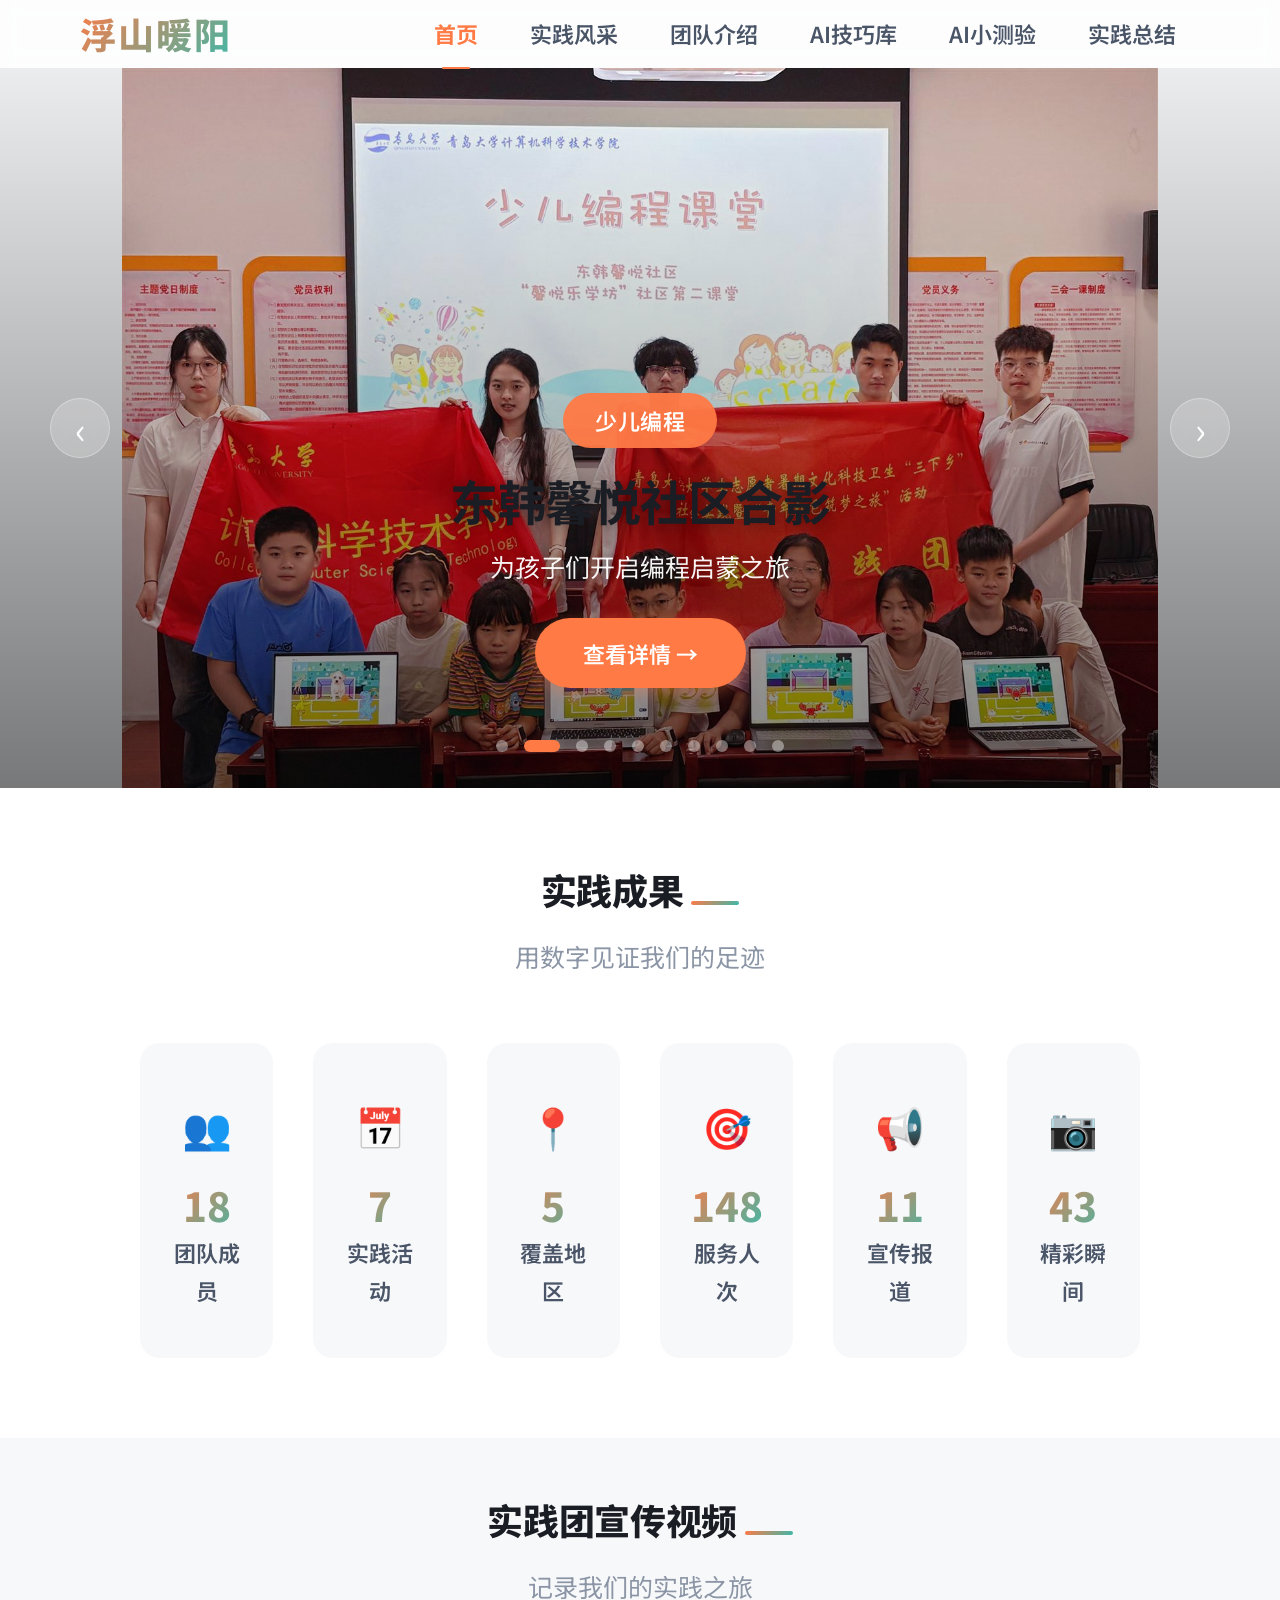
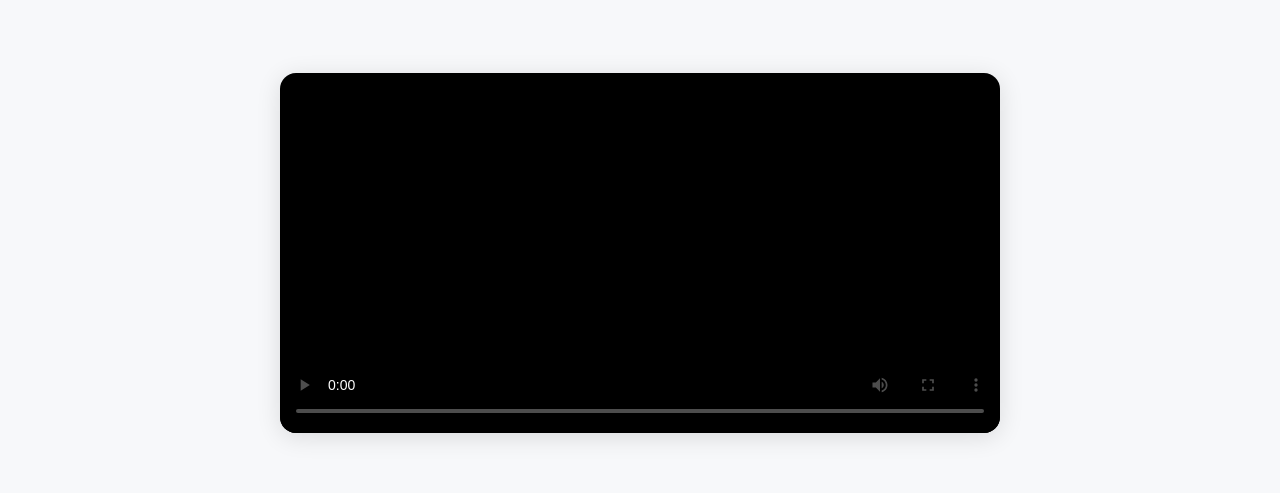
==== commit f0a665e1: "修复手机导航栏" ====
--- a/index.html
+++ b/index.html
@@ -5,6 +5,14 @@
     <meta name="viewport" content="width=device-width, initial-scale=1.0">
     <title>浮山暖阳 · 首页</title>
     <link rel="stylesheet" href="css/style.css">
+    <style>
+@media (max-width: 768px) {
+    .nav-menu { display: none; position: fixed; top: 56px; left: 0; right: 0; background: #fff; flex-direction: column; padding: 16px; box-shadow: 0 4px 16px rgba(0,0,0,.1); gap: 8px; z-index: 1000; }
+    .nav-menu.active { display: flex; }
+    .hamburger { display: flex !important; position: relative; z-index: 1001; }
+    .hamburger span { background: #333; display: block; }
+}
+    </style>
     <link href="https://fonts.googleapis.com/css2?family=Noto+Sans+SC:wght@300;400;500;700;900&display=swap" rel="stylesheet">
 </head>
 <body class="home-page">
--- a/css/style.css
+++ b/css/style.css
@@ -105,7 +105,6 @@
 
 html {
     scroll-behavior: smooth;
-    zoom: 0.8;
 }
 
 body {
@@ -116,7 +115,6 @@
     line-height: var(--line-height-normal);
     -webkit-font-smoothing: antialiased;
     -moz-osx-font-smoothing: grayscale;
-    min-width: 1200px;
 }
 
 h1, h2, h3, h4, h5, h6 {
@@ -270,14 +268,16 @@
     gap: 5px;
     cursor: pointer;
     padding: var(--space-2);
+    z-index: 1001;
 }
 
 .hamburger span {
-    width: 22px;
-    height: 2px;
-    background: var(--color-text-1);
-    border-radius: var(--radius-full);
+    width: 26px;
+    height: 3px;
+    background: #333;
+    border-radius: 2px;
     transition: var(--transition-base);
+    display: block;
 }
 
 /* ========== 4. 页面头部 ========== */
@@ -1601,58 +1601,6 @@
     }
 }
 
-@media (max-width: 768px) {
-    .nav-menu {
-        display: none;
-    }
-    
-    .hamburger {
-        display: flex;
-    }
-    
-    .photo-wall {
-        grid-template-columns: repeat(2, 1fr);
-    }
-    
-    .member-cards {
-        grid-template-columns: repeat(2, 1fr);
-    }
-    
-    .gallery-grid {
-        grid-template-columns: 1fr;
-    }
-    
-    .stats-grid {
-        grid-template-columns: repeat(2, 1fr);
-    }
-    
-    .style-buttons {
-        grid-template-columns: repeat(2, 1fr);
-    }
-    
-    .hero-carousel {
-        height: 400px;
-    }
-    
-    .carousel-slide-title {
-        font-size: 1.75rem;
-    }
-    
-    .carousel-arrow {
-        width: 44px;
-        height: 44px;
-        font-size: 24px;
-    }
-    
-    .carousel-prev {
-        left: 16px;
-    }
-    
-    .carousel-next {
-        right: 16px;
-    }
-}
-
 .mentor-card { display:flex;gap:24px;align-items:center;background:#fff;padding:40px;border-radius:24px;max-width:800px;margin:0 auto 60px; }
 .mentor-avatar { width:120px;height:120px;border-radius:50%;background:linear-gradient(135deg,#FF7A45,#3CB8A9);color:#fff;display:flex;align-items:center;justify-content:center;flex-shrink:0; }
 .mentor-avatar svg { width:60px;height:60px; }
@@ -2708,54 +2656,107 @@
 }
 
 @media (max-width: 768px) {
-    .mentor-card {
+    body { font-size: 16px; }
+    .container { padding: 0 16px; }
+    
+    /* 导航栏手机适配 */
+    .navbar { height: 56px; }
+    .nav-container { padding: 0 16px; }
+    .logo-text { font-size: 1.5rem; }
+    .nav-menu {
+        display: none;
+        position: fixed;
+        top: 56px;
+        left: 0;
+        right: 0;
+        background: rgba(255,255,255,0.98);
         flex-direction: column;
-        text-align: center;
+        padding: 16px;
+        box-shadow: 0 4px 16px rgba(0,0,0,0.1);
+        gap: 8px;
     }
-    .tips-grid, .tools-grid {
-        grid-template-columns: 1fr;
-    }
-    .harvest-grid {
-        grid-template-columns: repeat(2, 1fr);
-    }
-    .team-grid {
-        grid-template-columns: repeat(2, 1fr);
-    }
-    .style-options {
-        grid-template-columns: repeat(2, 1fr);
-    }
-    .repair-result-grid {
-        grid-template-columns: 1fr;
-    }
-    .generator-card {
-        padding: var(--space-6);
-    }
-    .timeline {
-        padding-left: 30px;
-    }
+    .nav-menu.active { display: flex; }
+    .nav-link { padding: 12px 16px; font-size: 1rem; width: 100%; border-radius: 8px; }
+    .nav-link.active::after { display: none; }
+    .nav-link.active { background: var(--color-primary-lighter); }
+    .hamburger { display: flex; }
+    
+    /* 轮播图 */
+    .hero-carousel { height: 300px; }
+    .carousel-slide-title { font-size: 1.2rem; bottom: 20px; left: 20px; right: 20px; }
+    .carousel-slide-desc { font-size: 0.9rem; }
+    .carousel-arrow { width: 36px; height: 36px; font-size: 20px; }
+    .carousel-prev { left: 8px; }
+    .carousel-next { right: 8px; }
+    
+    /* 统计卡片 */
+    .stats-grid { grid-template-columns: repeat(2, 1fr); gap: 12px; }
+    .stat-card { padding: 20px 12px; }
+    .stat-number { font-size: 2rem; }
+    
+    /* 视频 */
+    .video-wrapper { max-width: 100%; border-radius: 12px; }
+    .video-section { padding: 30px 0; }
+    
+    /* 标题 */
+    .section-title { font-size: 1.5rem; }
+    
+    /* 团队 */
+    .mentor-card { flex-direction: column; text-align: center; padding: 24px 16px; }
+    .mentor-avatar { width: 80px; height: 80px; }
+    .team-grid { grid-template-columns: repeat(2, 1fr); gap: 10px; }
+    .team-member-card { padding: 16px 8px; }
+    .team-member-avatar { width: 60px; height: 60px; font-size: 1.25rem; }
+    
+    /* 其他网格 */
+    .tips-grid, .tools-grid { grid-template-columns: 1fr; gap: 16px; }
+    .harvest-grid { grid-template-columns: repeat(2, 1fr); gap: 12px; }
+    .gallery-grid { grid-template-columns: 1fr; }
+    .style-options { grid-template-columns: repeat(2, 1fr); }
+    .repair-result-grid { grid-template-columns: 1fr; }
+    .generator-card { padding: 20px 16px; }
+    .timeline { padding-left: 30px; }
+    
+    /* 页面头部 */
+    .page-header { height: 40vh; min-height: 250px; margin-top: 56px; }
+    .page-header .container { left: 16px; bottom: 20px; }
+    .page-title { font-size: 1.75rem; }
+    .page-subtitle { font-size: 0.9rem; }
+    
+    /* 页脚 */
+    .footer-content { flex-direction: column; gap: 16px; text-align: center; }
+    .footer-right { text-align: center; }
+    
+    /* 汉堡菜单动画 */
+    .hamburger.active span:nth-child(1) { transform: rotate(45deg) translate(5px, 5px); }
+    .hamburger.active span:nth-child(2) { opacity: 0; }
+    .hamburger.active span:nth-child(3) { transform: rotate(-45deg) translate(7px, -7px); }
+}
+
+@media (max-width: 480px) {
+    .stats-grid { grid-template-columns: repeat(2, 1fr); }
+    .team-grid { grid-template-columns: repeat(2, 1fr); }
+    .harvest-grid { grid-template-columns: repeat(1, 1fr); }
 }
 
 /* ========== 视频区域 ========== */
 .video-section {
     background: var(--color-bg-2);
+    padding: 60px 0;
 }
 
 .video-wrapper {
-    max-width: 960px;
+    max-width: 720px;
     margin: 0 auto;
-    border-radius: var(--radius-2xl);
+    border-radius: 16px;
     overflow: hidden;
-    box-shadow: var(--shadow-xl);
-    aspect-ratio: 16/9;
+    box-shadow: 0 4px 24px rgba(0,0,0,0.12);
     background: #000;
+    position: relative;
 }
 
 .video-wrapper video {
     width: 100%;
-    height: 100%;
-    object-fit: contain;
-}
-
-.video-wrapper video::-webkit-media-controls-panel {
-    background-color: rgba(0, 0, 0, 0.5);
-}
+    height: auto;
+    display: block;
+}
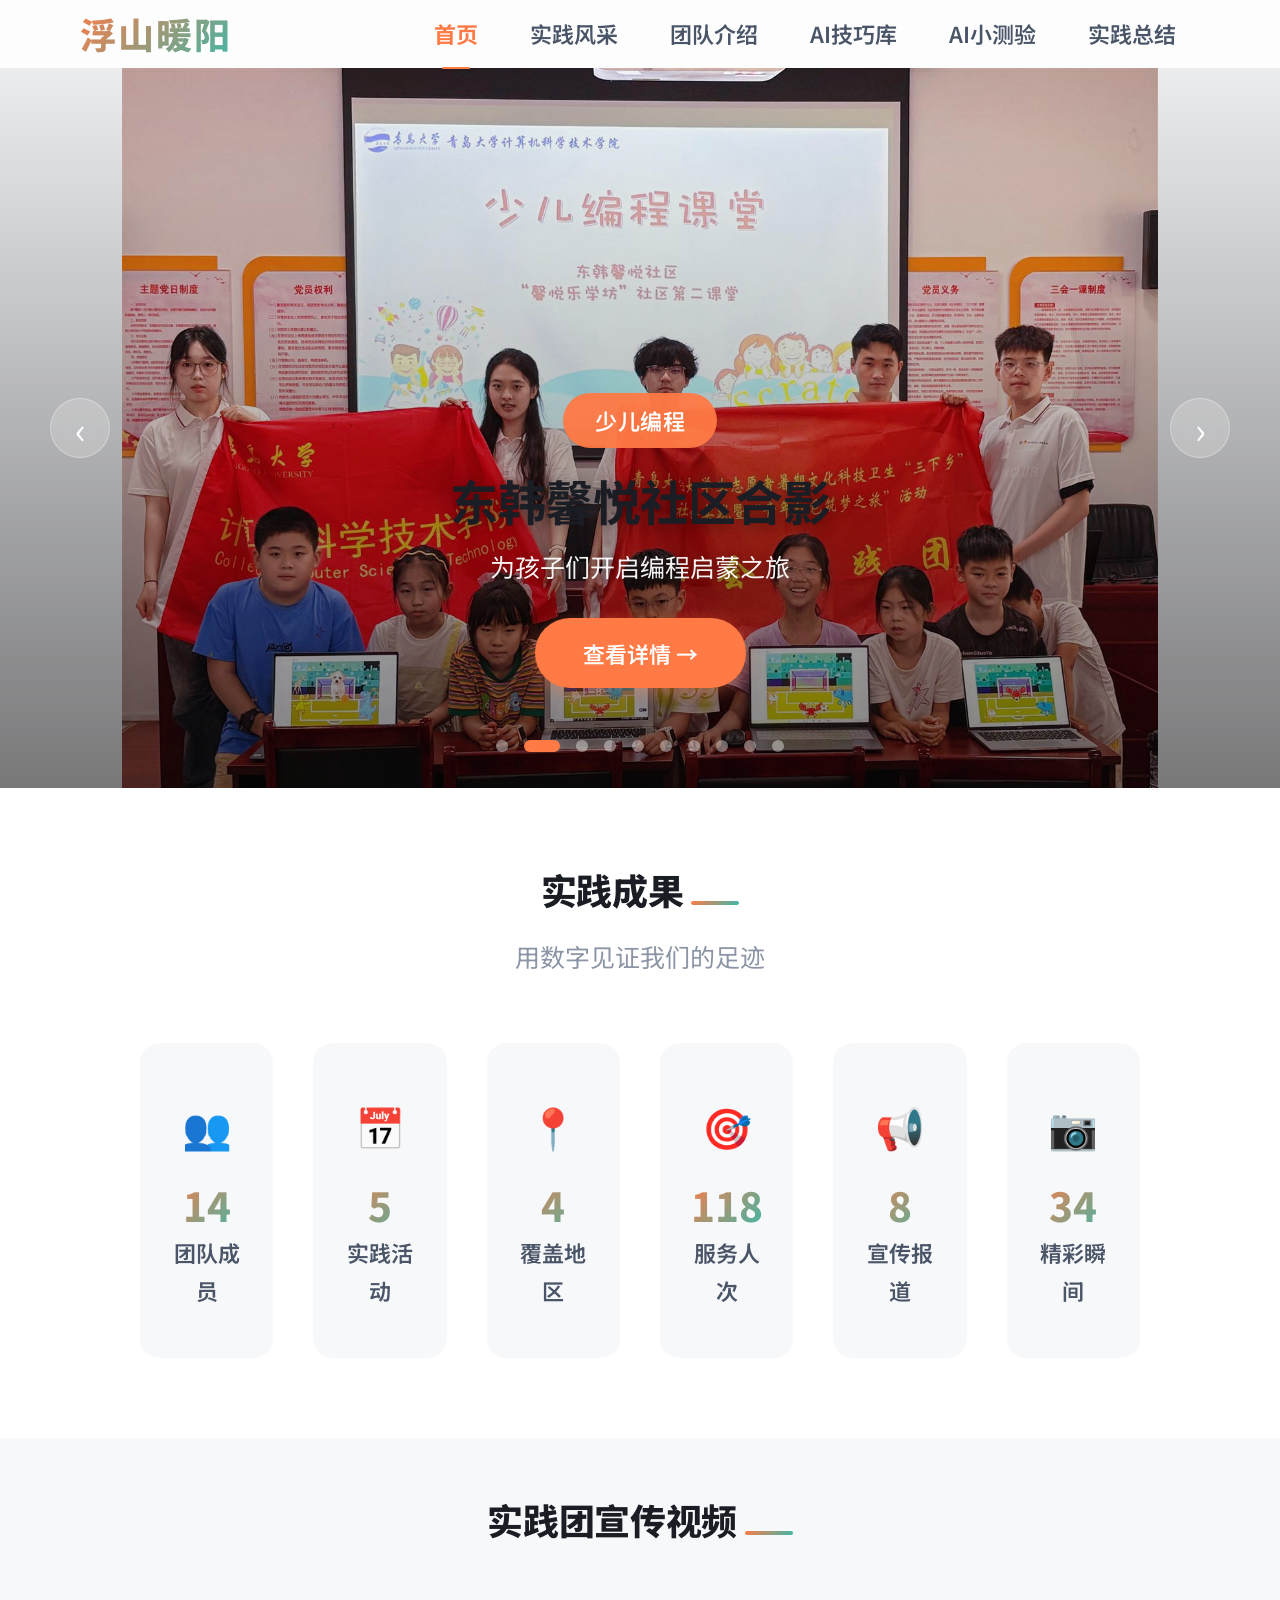
==== commit e7c9389a: "修复手机汉堡菜单点击" ====
--- a/index.html
+++ b/index.html
@@ -122,6 +122,20 @@
     <script>
         initStatsCounter();
         initHomeCarousel();
+        
+        // 汉堡菜单 - 直接绑定
+        document.getElementById('hamburger').addEventListener('click', function(e) {
+            e.stopPropagation();
+            this.classList.toggle('active');
+            document.getElementById('navMenu').classList.toggle('active');
+        });
+        
+        document.querySelectorAll('.nav-link').forEach(function(link) {
+            link.addEventListener('click', function() {
+                document.getElementById('hamburger').classList.remove('active');
+                document.getElementById('navMenu').classList.remove('active');
+            });
+        });
     </script>
 </body>
 </html>
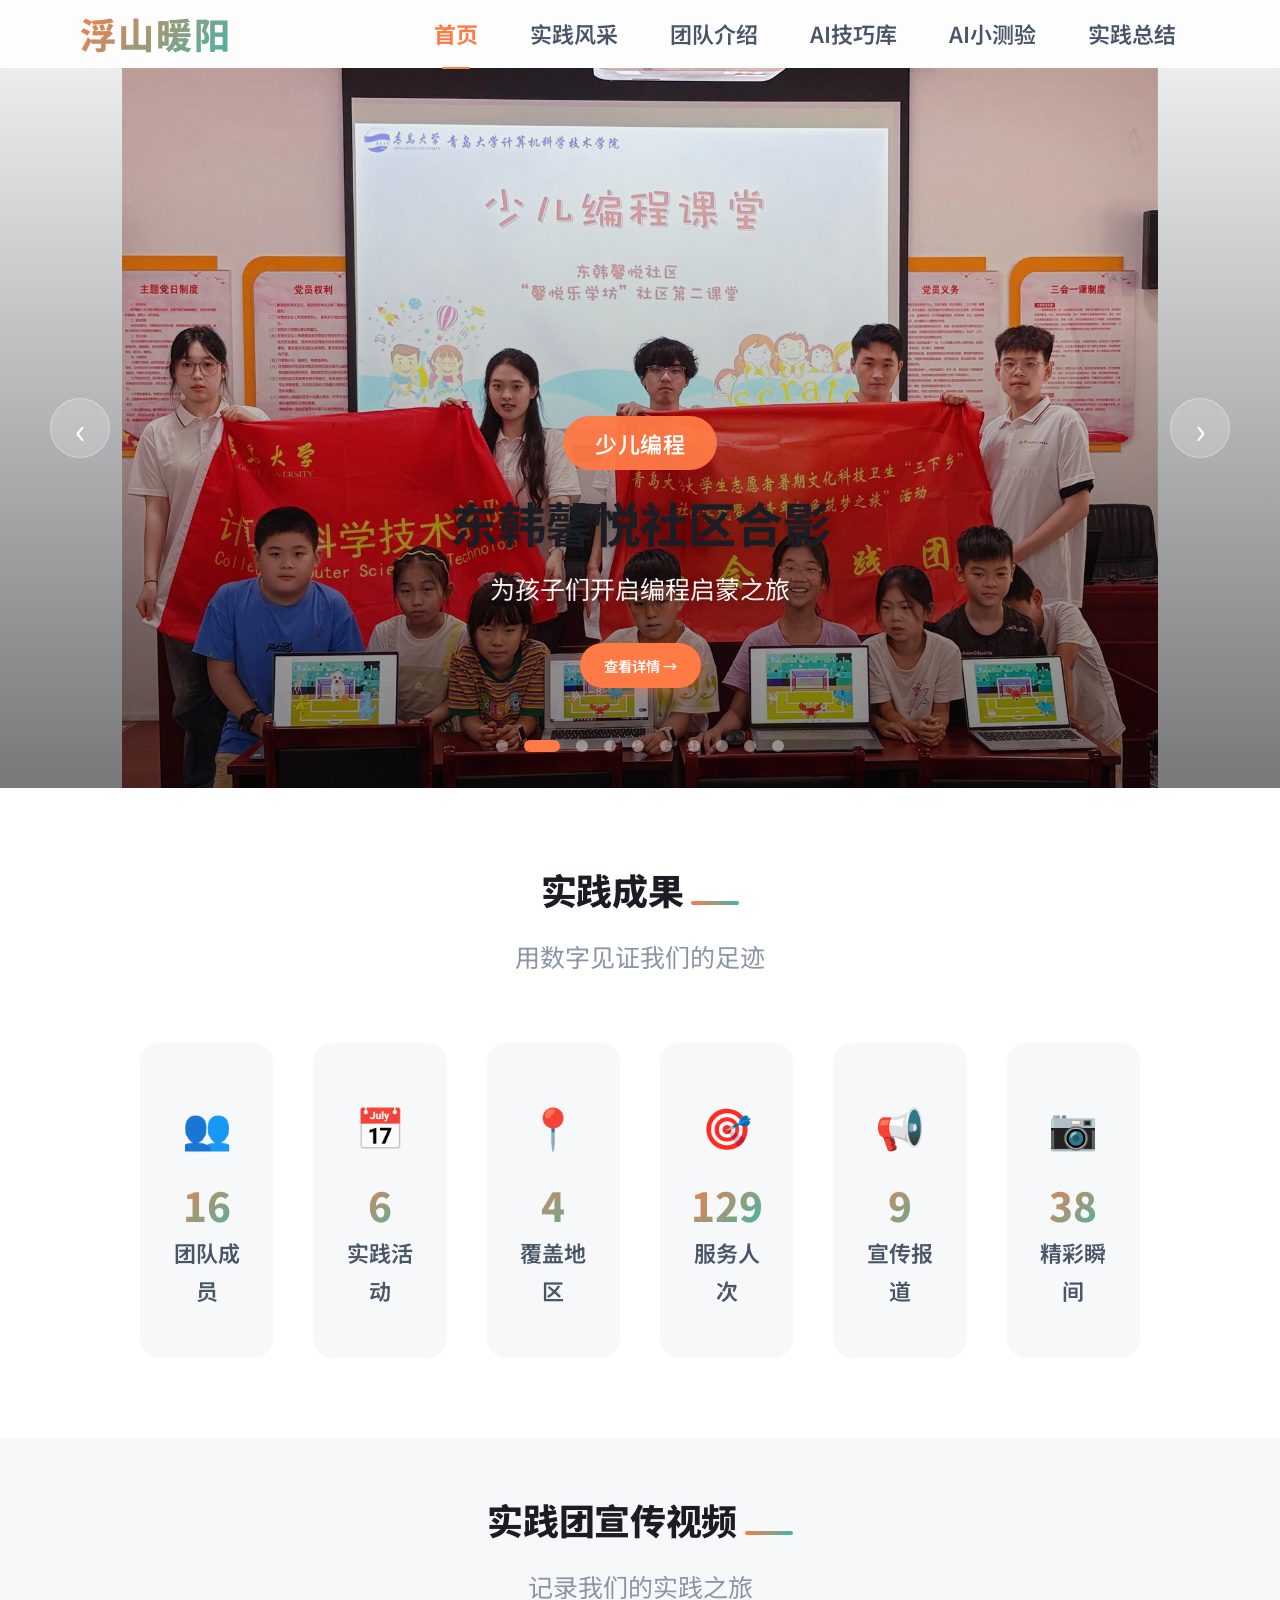
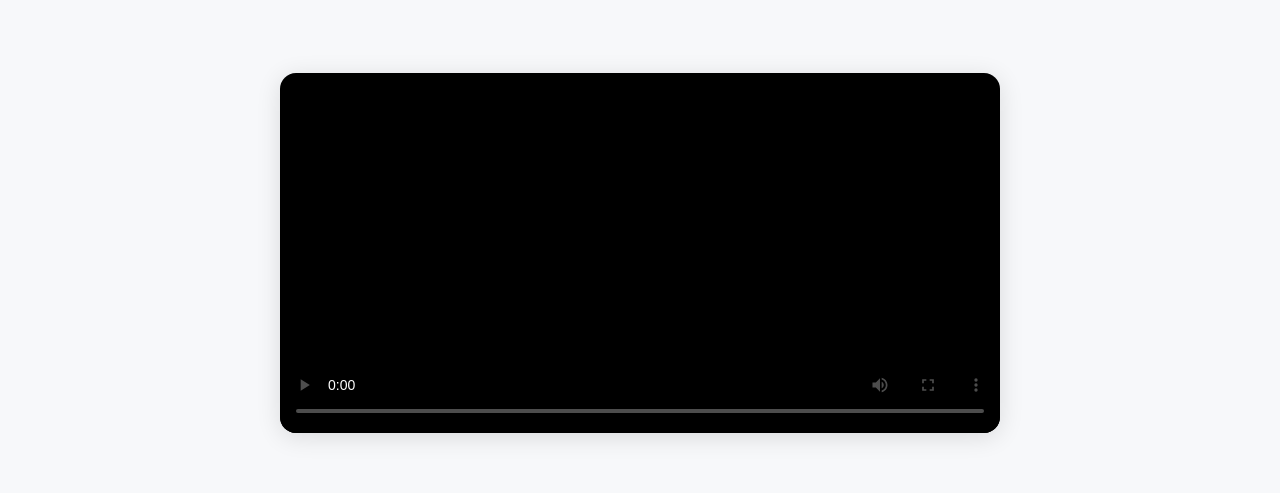
==== commit 634bffa2: "修复手机导航和按钮大小" ====
--- a/index.html
+++ b/index.html
@@ -7,8 +7,9 @@
     <link rel="stylesheet" href="css/style.css">
     <style>
 @media (max-width: 768px) {
-    .nav-menu { display: none; position: fixed; top: 56px; left: 0; right: 0; background: #fff; flex-direction: column; padding: 16px; box-shadow: 0 4px 16px rgba(0,0,0,.1); gap: 8px; z-index: 1000; }
+    .nav-menu { display: none; position: fixed; top: 56px; left: 0; right: 0; background: #fff; flex-direction: column; padding: 20px; box-shadow: 0 4px 16px rgba(0,0,0,.1); gap: 12px; z-index: 1000; }
     .nav-menu.active { display: flex; }
+    .nav-menu li { list-style: none; }
     .hamburger { display: flex !important; position: relative; z-index: 1001; }
     .hamburger span { background: #333; display: block; }
 }
@@ -30,7 +31,7 @@
                 <li><a href="quiz.html" class="nav-link">AI小测验</a></li>
                 <li><a href="summary.html" class="nav-link">实践总结</a></li>
             </ul>
-            <div class="hamburger" id="hamburger">
+            <div class="hamburger" id="hamburger" onclick="toggleMenu()">
                 <span></span>
                 <span></span>
                 <span></span>
@@ -122,20 +123,6 @@
     <script>
         initStatsCounter();
         initHomeCarousel();
-        
-        // 汉堡菜单 - 直接绑定
-        document.getElementById('hamburger').addEventListener('click', function(e) {
-            e.stopPropagation();
-            this.classList.toggle('active');
-            document.getElementById('navMenu').classList.toggle('active');
-        });
-        
-        document.querySelectorAll('.nav-link').forEach(function(link) {
-            link.addEventListener('click', function() {
-                document.getElementById('hamburger').classList.remove('active');
-                document.getElementById('navMenu').classList.remove('active');
-            });
-        });
     </script>
 </body>
 </html>
--- a/css/style.css
+++ b/css/style.css
@@ -265,14 +265,18 @@
 .hamburger {
     display: none;
     flex-direction: column;
-    gap: 5px;
-    cursor: pointer;
-    padding: var(--space-2);
+    justify-content: center;
+    gap: 6px;
+    cursor: pointer;
+    padding: 12px;
     z-index: 1001;
+    min-width: 44px;
+    min-height: 44px;
+    -webkit-tap-highlight-color: transparent;
 }
 
 .hamburger span {
-    width: 26px;
+    width: 28px;
     height: 3px;
     background: #333;
     border-radius: 2px;
@@ -457,11 +461,11 @@
 
 .carousel-slide-link {
     display: inline-block;
-    padding: var(--space-3) var(--space-8);
+    padding: 10px 24px;
     background: var(--color-primary);
     color: #fff;
     border-radius: var(--radius-full);
-    font-size: var(--font-size-body-sm);
+    font-size: 0.9rem;
     font-weight: 600;
     transition: all var(--transition-base);
     box-shadow: 0 4px 16px rgba(255,122,69,0.4);
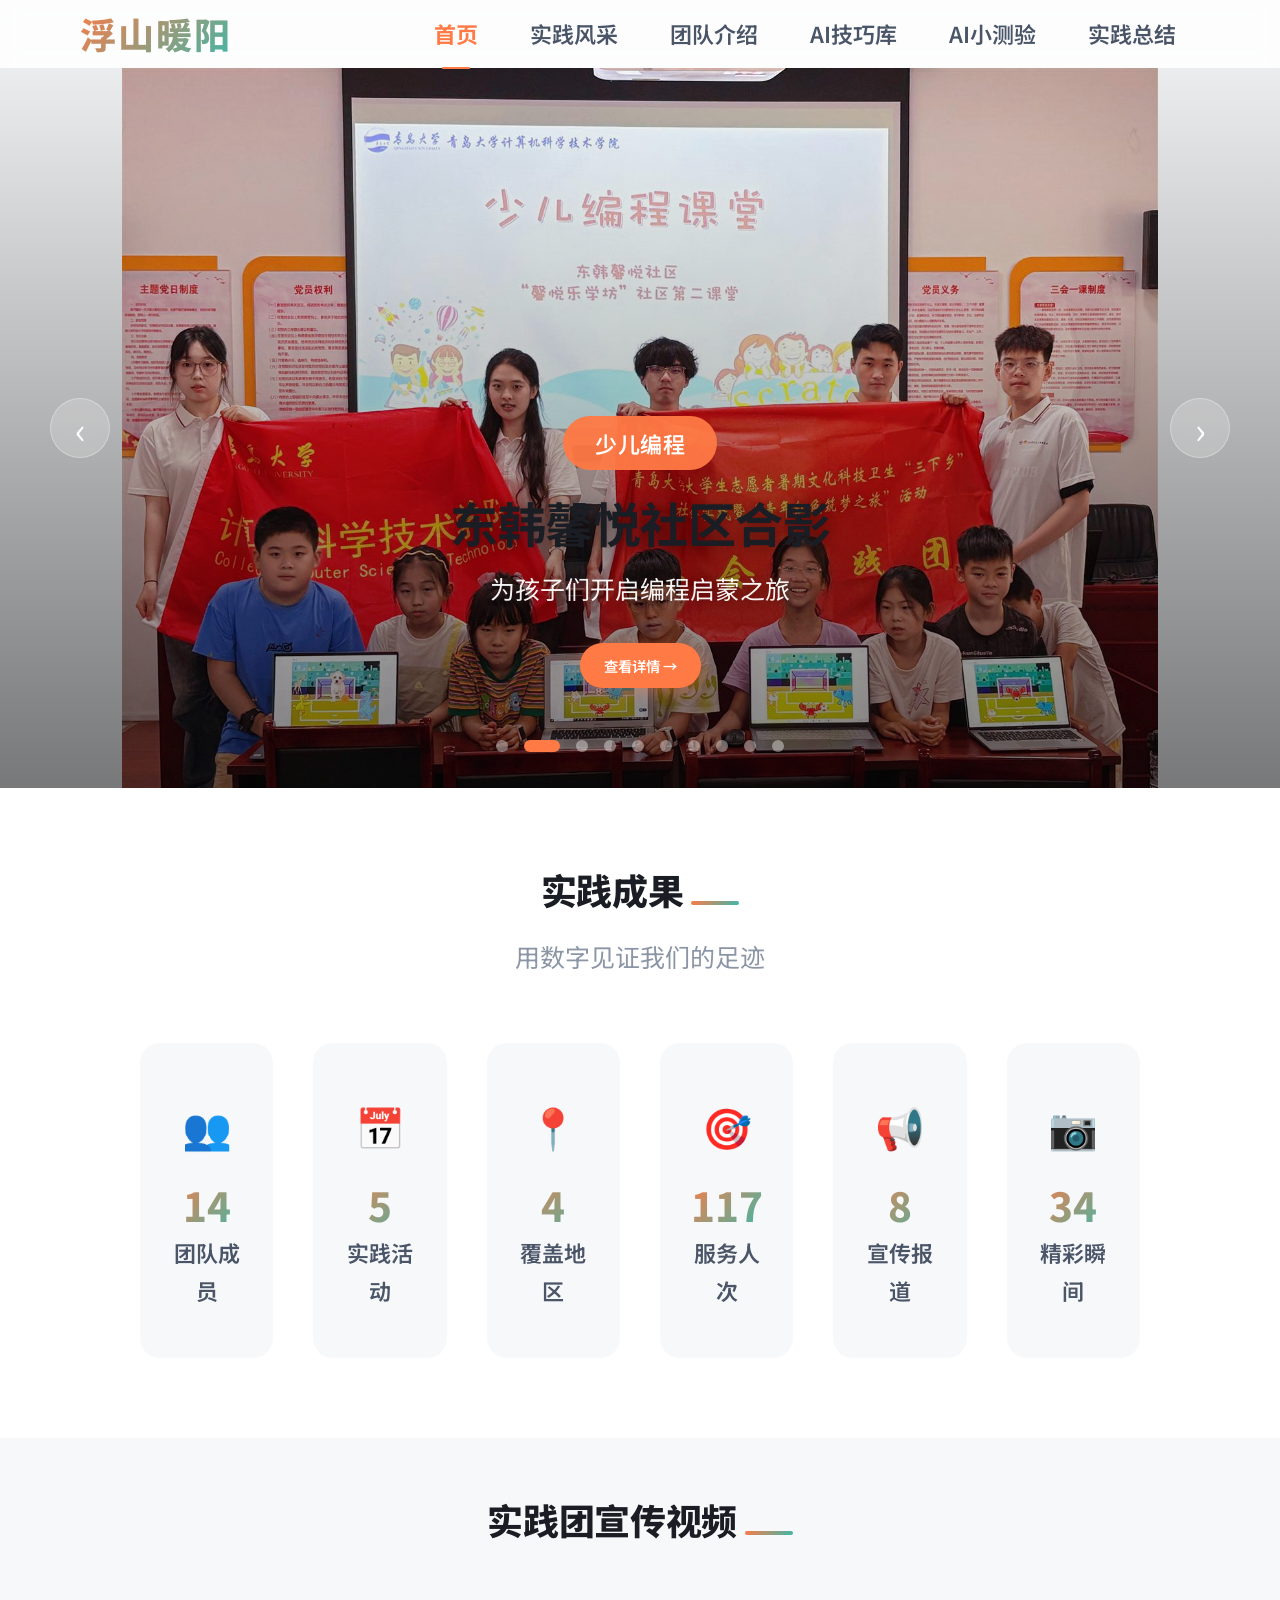
==== commit b393859b: "修复汉堡菜单" ====
--- a/index.html
+++ b/index.html
@@ -31,7 +31,7 @@
                 <li><a href="quiz.html" class="nav-link">AI小测验</a></li>
                 <li><a href="summary.html" class="nav-link">实践总结</a></li>
             </ul>
-            <div class="hamburger" id="hamburger" onclick="toggleMenu()">
+            <div class="hamburger" id="hamburger" onclick="document.getElementById('hamburger').classList.toggle('active');document.getElementById('navMenu').classList.toggle('active');event.stopPropagation()">
                 <span></span>
                 <span></span>
                 <span></span>
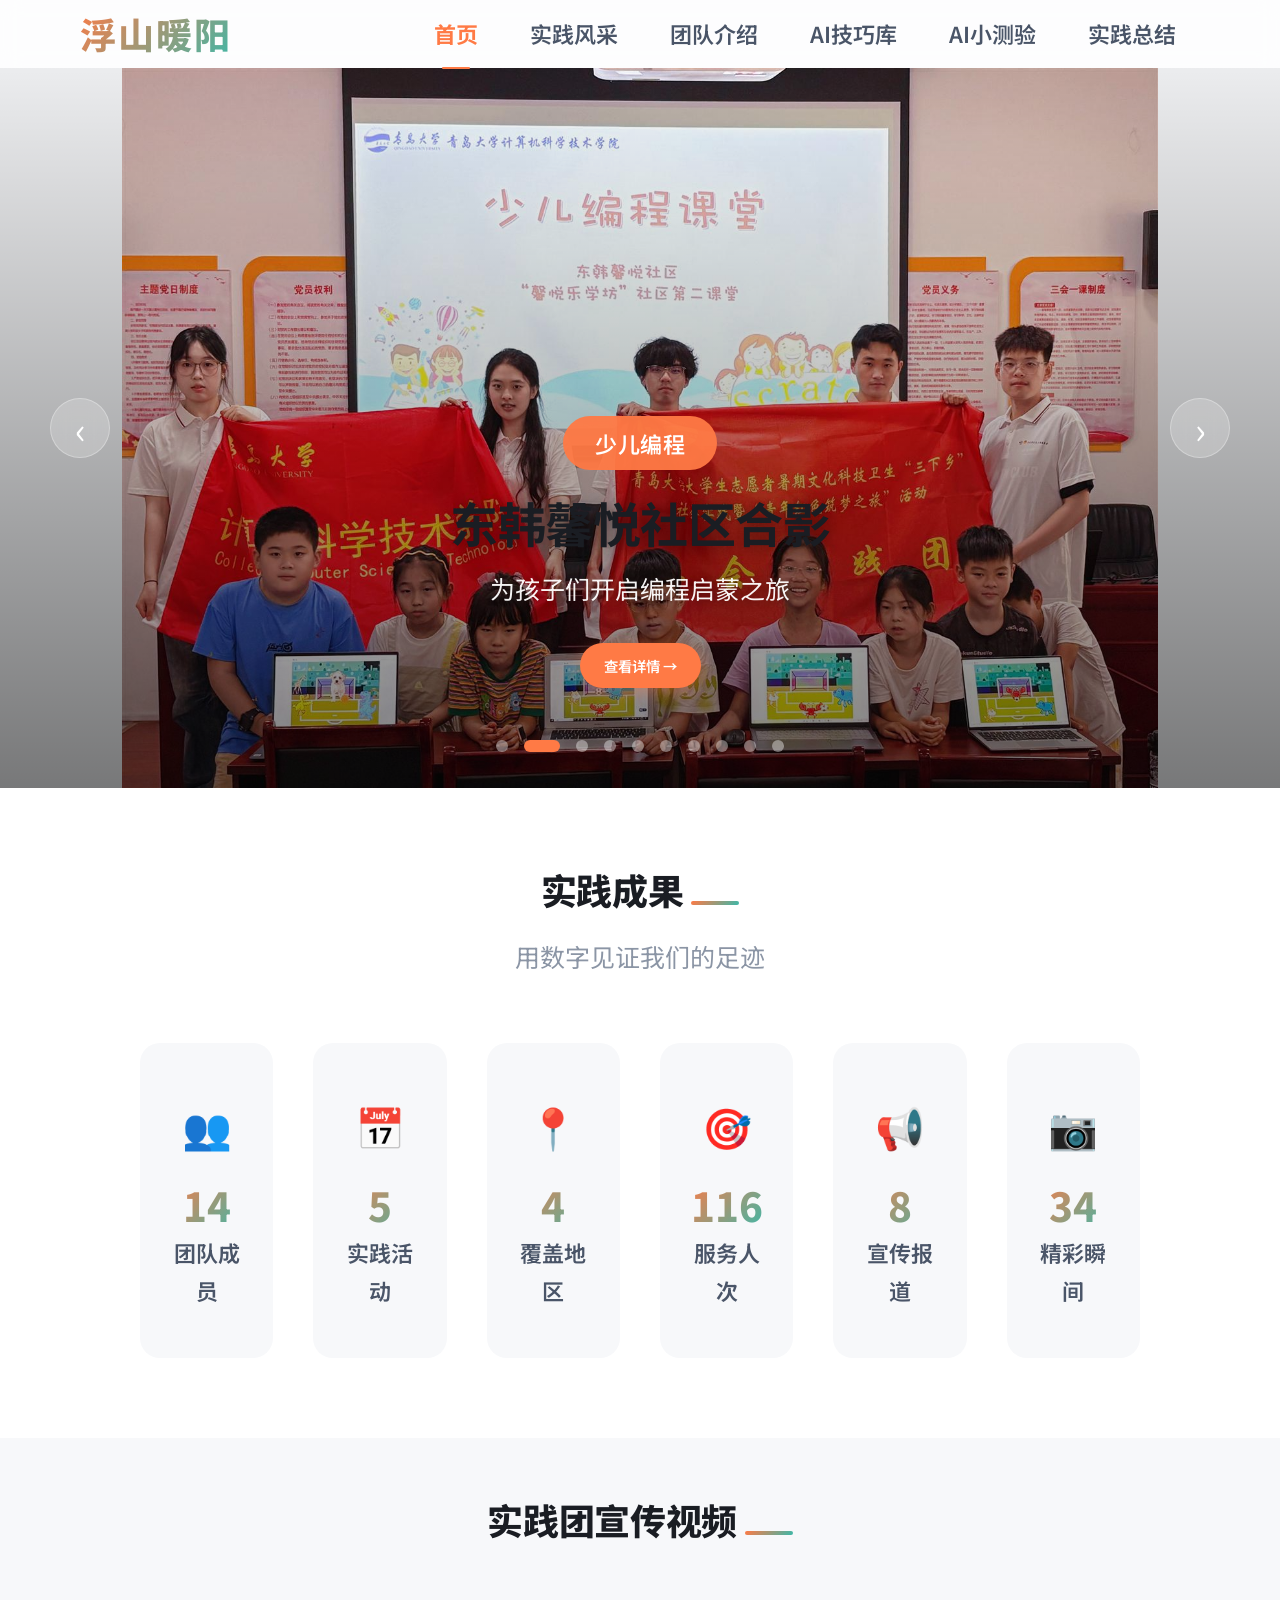
==== commit 1742e30f: "修复汉堡菜单" ====
--- a/index.html
+++ b/index.html
@@ -31,7 +31,7 @@
                 <li><a href="quiz.html" class="nav-link">AI小测验</a></li>
                 <li><a href="summary.html" class="nav-link">实践总结</a></li>
             </ul>
-            <div class="hamburger" id="hamburger" onclick="document.getElementById('hamburger').classList.toggle('active');document.getElementById('navMenu').classList.toggle('active');event.stopPropagation()">
+            <div class="hamburger" id="hamburger" onclick="var h=document.getElementById('hamburger');var m=document.getElementById('navMenu');h.classList.toggle('active');m.classList.toggle('active');">
                 <span></span>
                 <span></span>
                 <span></span>
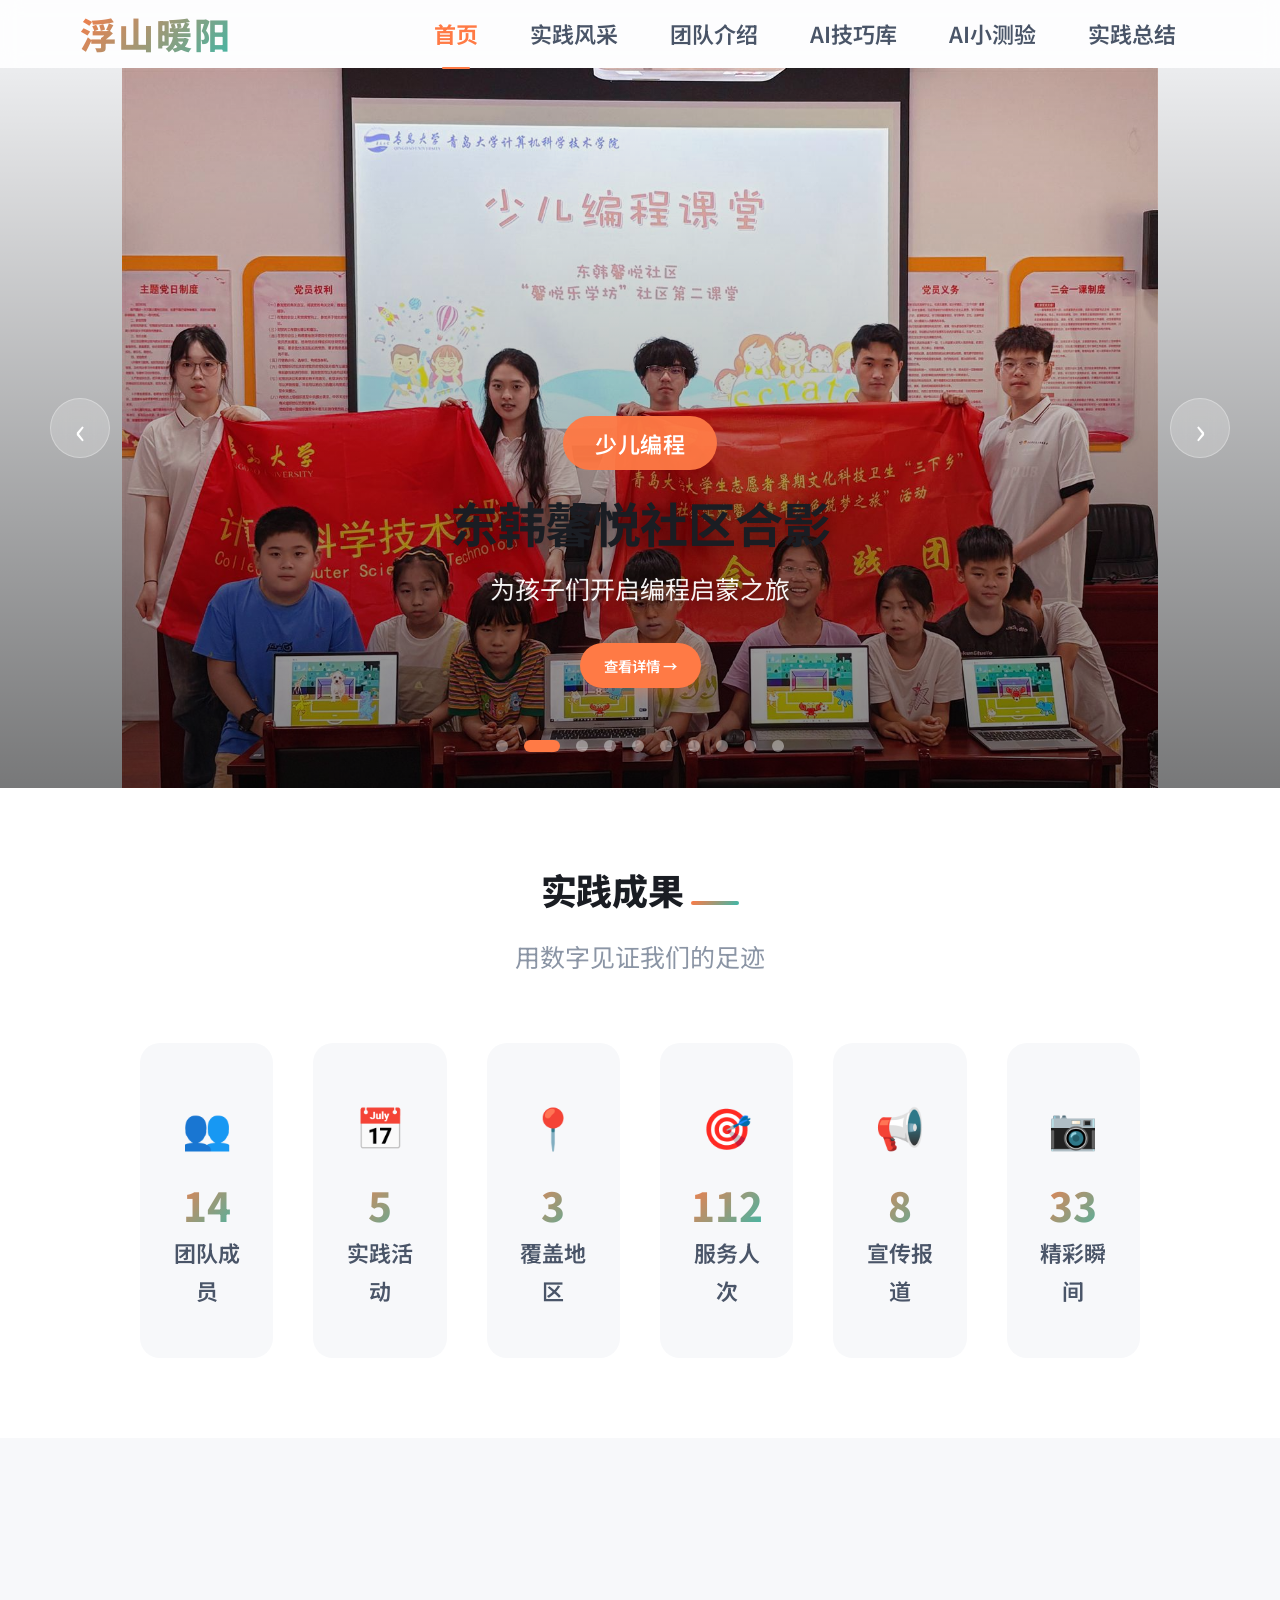
==== commit 792a7278: "修复汉堡菜单" ====
--- a/index.html
+++ b/index.html
@@ -6,12 +6,11 @@
     <title>浮山暖阳 · 首页</title>
     <link rel="stylesheet" href="css/style.css">
     <style>
+/* 手机端导航 */
 @media (max-width: 768px) {
     .nav-menu { display: none; position: fixed; top: 56px; left: 0; right: 0; background: #fff; flex-direction: column; padding: 20px; box-shadow: 0 4px 16px rgba(0,0,0,.1); gap: 12px; z-index: 1000; }
     .nav-menu.active { display: flex; }
     .nav-menu li { list-style: none; }
-    .hamburger { display: flex !important; position: relative; z-index: 1001; }
-    .hamburger span { background: #333; display: block; }
 }
     </style>
     <link href="https://fonts.googleapis.com/css2?family=Noto+Sans+SC:wght@300;400;500;700;900&display=swap" rel="stylesheet">
--- a/css/style.css
+++ b/css/style.css
@@ -2683,7 +2683,8 @@
     .nav-link { padding: 12px 16px; font-size: 1rem; width: 100%; border-radius: 8px; }
     .nav-link.active::after { display: none; }
     .nav-link.active { background: var(--color-primary-lighter); }
-    .hamburger { display: flex; }
+    .hamburger { display: flex !important; position: relative; z-index: 1001; cursor: pointer; }
+    .hamburger span { display: block; background: #333; }
     
     /* 轮播图 */
     .hero-carousel { height: 300px; }
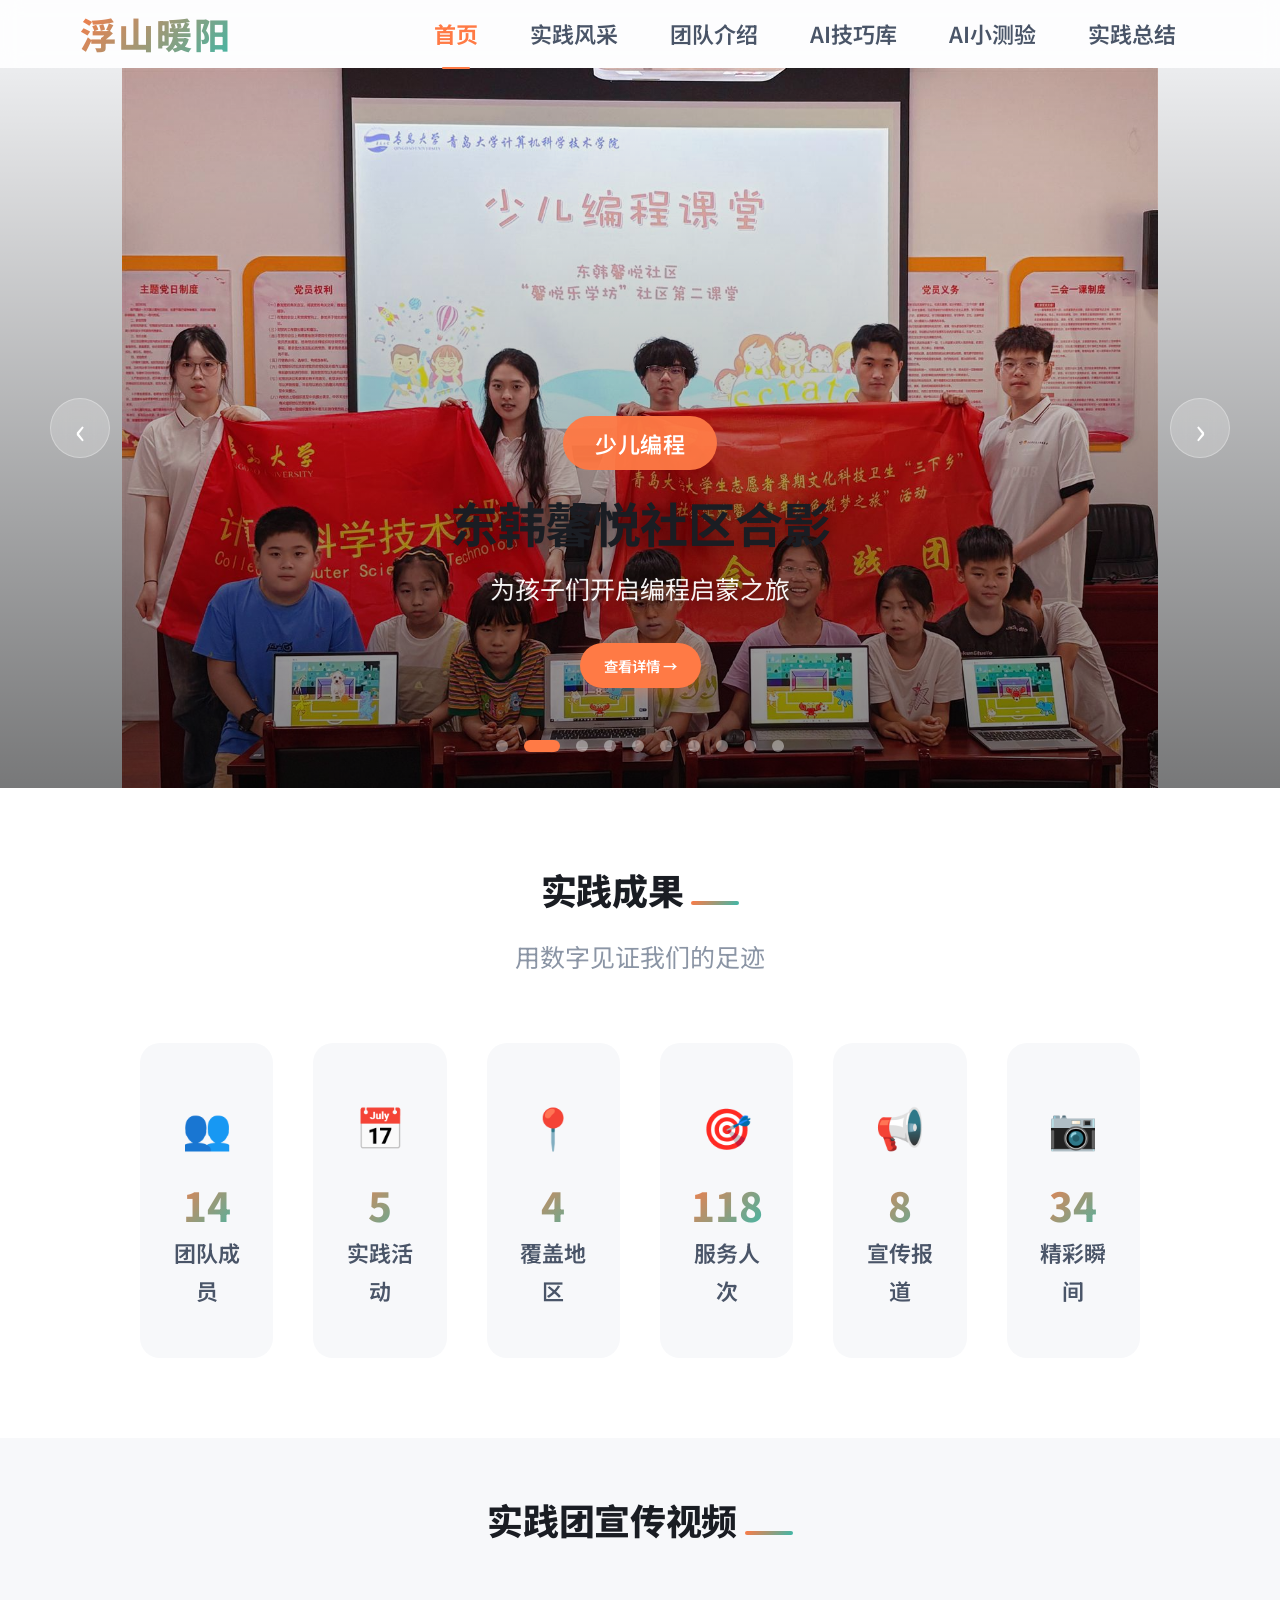
==== commit c00d401e: "重构汉堡菜单交互逻辑" ====
--- a/index.html
+++ b/index.html
@@ -30,7 +30,7 @@
                 <li><a href="quiz.html" class="nav-link">AI小测验</a></li>
                 <li><a href="summary.html" class="nav-link">实践总结</a></li>
             </ul>
-            <div class="hamburger" id="hamburger" onclick="var h=document.getElementById('hamburger');var m=document.getElementById('navMenu');h.classList.toggle('active');m.classList.toggle('active');">
+            <div class="hamburger" id="hamburger">
                 <span></span>
                 <span></span>
                 <span></span>
